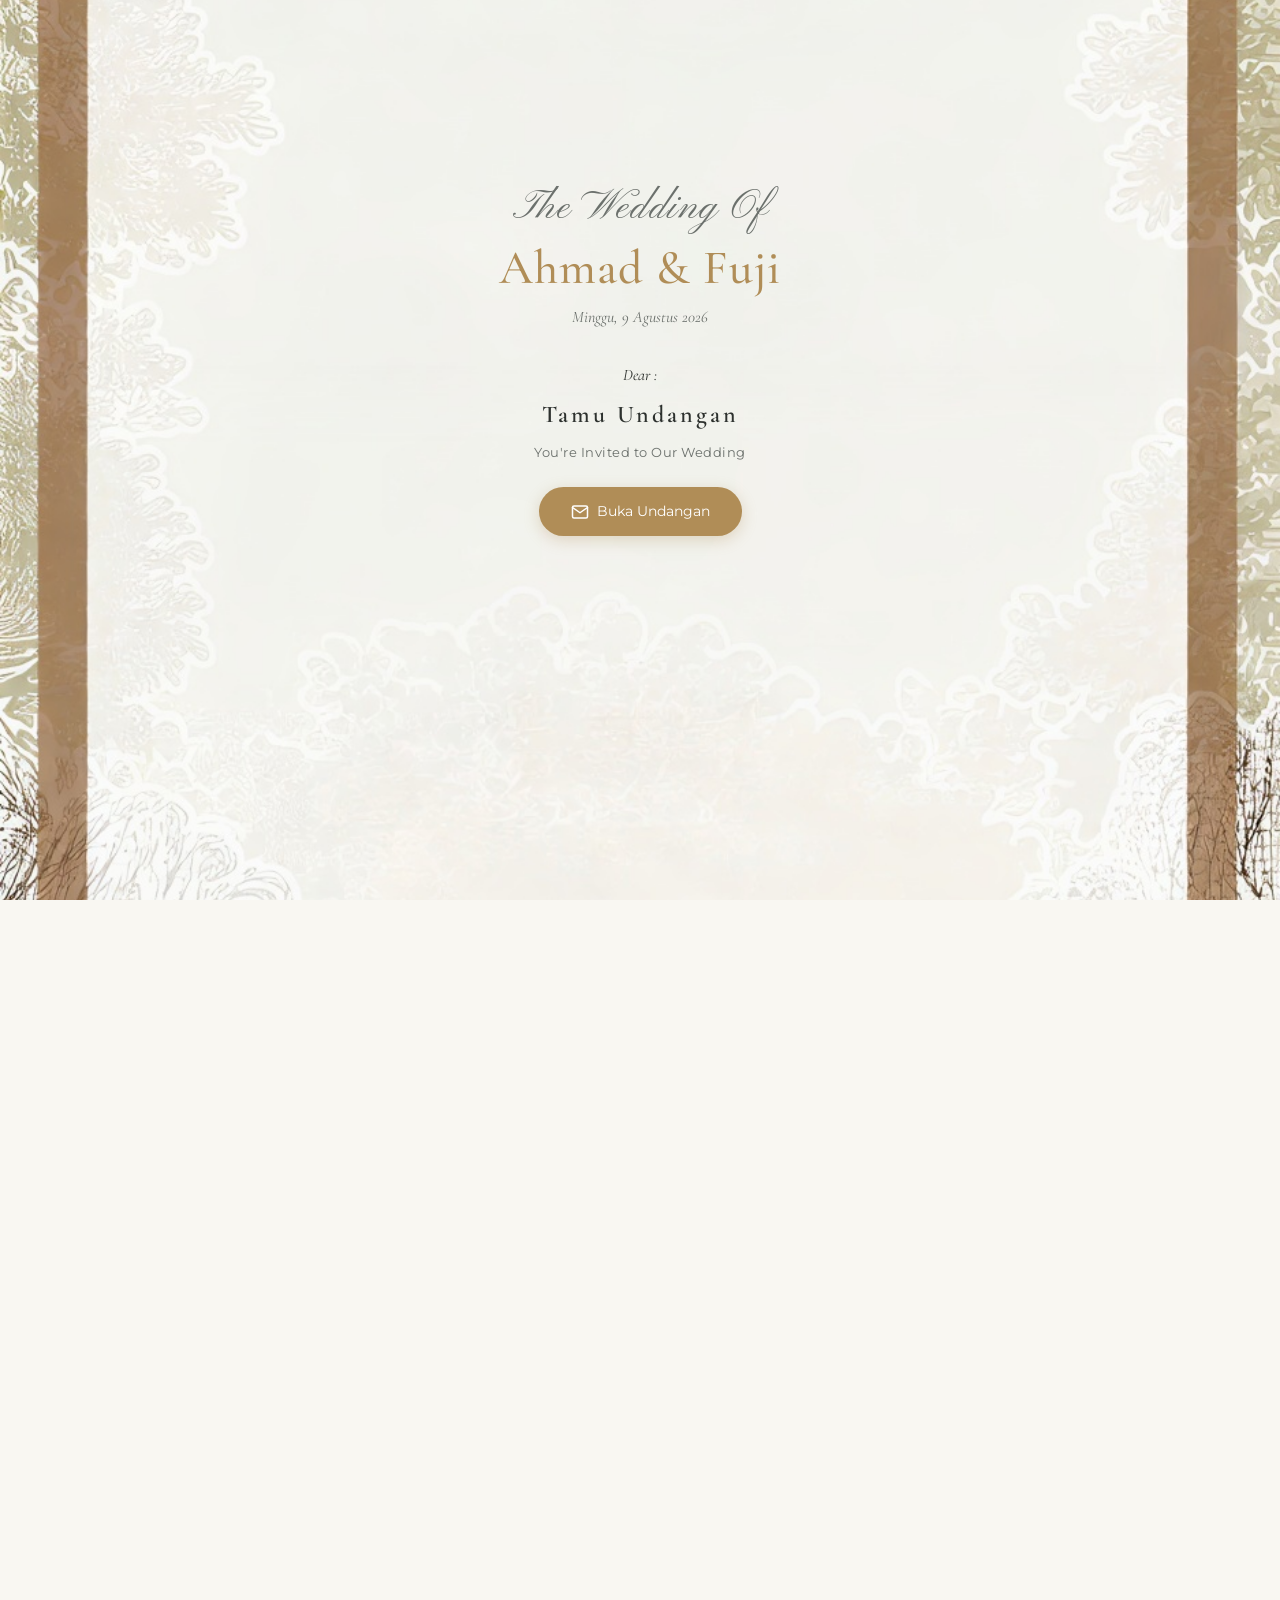
==== index.html @ 216b2c42 "update ig" ====
<!DOCTYPE html>
<html lang="id">
<head>
    <meta charset="UTF-8">
    <meta name="viewport" content="width=device-width, initial-scale=1.0, maximum-scale=5.0, viewport-fit=cover" />
    <meta name="theme-color" content="#B08D57" />
    
    <!-- SEO Meta Tags -->
    <title>Undangan Pernikahan: Reza & Anjar</title>
    <meta name="description" content="Turut berbahagia dan mengundang Anda untuk hadir di hari bahagia pernikahan Ahmad & Fuji.">
    <meta name="keywords" content="undangan pernikahan, wedding invitation, ahmad dan fuji, undangan digital, wedding website">
    <link rel="canonical" href="https://website-kamu.com/" /> <!-- Ganti dengan URL asli nanti -->
    
    <!-- Open Graph / WhatsApp Preview -->
    <meta property="og:type" content="website">
    <meta property="og:url" content="https://website-kamu.com/">
    <meta property="og:title" content="The Wedding of Ahmad & Fuji">
    <meta property="og:description" content="Turut berbahagia dan mengundang Anda untuk hadir di hari bahagia kami.">
    <meta property="og:image" content="https://website-kamu.com/assets/images/og-cover.jpg"> 

    <!-- PWA / Apple Mobile Web App Tags -->
    <link rel="manifest" href="manifest.json">
    <meta name="apple-mobile-web-app-capable" content="yes">
    <meta name="apple-mobile-web-app-status-bar-style" content="default">
    <meta name="apple-mobile-web-app-title" content="Ahmad & Fuji">
    <link rel="apple-touch-icon" href="assets/icons/icon-192.png">

    <!-- Fonts Preconnect (Optimasi Performa) -->
    <link rel="preconnect" href="https://fonts.googleapis.com">
    <link rel="preconnect" href="https://fonts.gstatic.com" crossorigin>
    <link href="https://fonts.googleapis.com/css2?family=Cormorant+Garamond:ital,wght@0,400;0,500;0,600;1,400&family=Montserrat:wght@300;400;500;600&family=Pinyon+Script&display=swap" rel="stylesheet">

    <!-- CSS Architecture -->
    <link rel="stylesheet" href="css/base.css">
    <link rel="stylesheet" href="css/layout.css">
    <link rel="stylesheet" href="css/components.css">
    <link rel="stylesheet" href="css/sections.css">
    
    <!-- Favicon -->
    <link rel="icon" type="image/svg+xml" href="assets/icons/favicon.svg">
</head>
<body class="no-scroll"> <!-- Kunci scroll di awal -->

    <!-- Audio Background (Disembunyikan) -->
    <audio id="bg-music" src="assets/audio/bgm.mp3" loop preload="metadata"></audio>

    <!-- 1. Loading Screen -->
    <div id="loading-screen">
        <div class="loader-spinner"></div>
        <p style="margin-top: 1rem; color: var(--color-text-secondary); font-size: var(--fs-small);">Memuat Undangan...</p>
    </div>

    <!-- 2. Opening Cover -->
        <!-- 2. Opening Cover (Gaya Terang & Elegan) -->
    <div id="opening-cover">
        <div class="cover-content">
            <p class="font-script">The Wedding Of</p>
            <h2>Ahmad & Fuji</h2>
            <p class="cover-date">Minggu, 9 Agustus 2026</p>
            
            <div class="guest-wrapper">
                <p class="dear-label">Dear :</p>
                <span class="guest-name" id="guest-name">Nama Tamu</span>
                <p class="guest-subtitle">You're Invited to Our Wedding</p>
            </div>

            <button id="btn-open-invitation" class="btn-open">
                <svg width="18" height="18" viewBox="0 0 24 24" fill="none" stroke="currentColor" stroke-width="2" stroke-linecap="round" stroke-linejoin="round"><path d="M4 4h16c1.1 0 2 .9 2 2v12c0 1.1-.9 2-2 2H4c-1.1 0-2-.9-2-2V6c0-1.1.9-2 2-2z"></path><polyline points="22,6 12,13 2,6"></polyline></svg>
                Buka Undangan
            </button>
        </div>
    </div>

    <!-- Main Content -->
    <main id="main-content" style="opacity: 0;">
        
                <!-- ===== HERO SECTION ===== -->
        <section id="hero" class="hero-section">
            <div class="hero-bg" id="hero-bg"></div>
            <div class="hero-content">
                <p class="font-script">The Wedding of</p>
                <h1>Ahmad & Fuji</h1>
                <div class="hero-date">Minggu, 9 Agustus 2026</div>
            </div>
        </section>

                <!-- ===== COUNTDOWN / SAVE THE DATE ===== -->
        <section id="save-the-date" class="countdown-section">
            <div class="container">
                <!-- Heading disembunyikan visual, tapi tetap ada untuk SEO -->
                <h2 class="sr-only">Hitung Mundur Menuju Pernikahan</h2>

                <div class="countdown-oval reveal">
                    <img src="assets/images/couple/couple.webp" alt="Fuji & Ahmad" class="countdown-photo" loading="lazy">

                    <div class="countdown-wrapper" id="countdown">
                        <div class="countdown-card">
                            <div class="countdown-number" id="days">00</div>
                            <div class="countdown-label">Hari</div>
                        </div>
                        <div class="countdown-card">
                            <div class="countdown-number" id="hours">00</div>
                            <div class="countdown-label">Jam</div>
                        </div>
                        <div class="countdown-card">
                            <div class="countdown-number" id="minutes">00</div>
                            <div class="countdown-label">Menit</div>
                        </div>
                        <div class="countdown-card">
                            <div class="countdown-number" id="seconds">00</div>
                            <div class="countdown-label">Detik</div>
                        </div>
                    </div>

                    <button class="btn btn-calendar" id="btn-save-calendar">
                        <svg width="14" height="14" viewBox="0 0 24 24" fill="none" stroke="currentColor" stroke-width="2" stroke-linecap="round" stroke-linejoin="round"><rect x="3" y="4" width="18" height="18" rx="2" ry="2"></rect><line x1="16" y1="2" x2="16" y2="6"></line><line x1="8" y1="2" x2="8" y2="6"></line><line x1="3" y1="10" x2="21" y2="10"></line><path d="M9 16l2 2 4-4"></path></svg>
                        Simpan di Kalender
                    </button>

                    <blockquote class="wedding-verse">
                        "Dan di antara tanda-tanda (kebesaran)-Nya ialah Dia menciptakan pasangan-pasangan untukmu dari jenismu sendiri, agar kamu cenderung dan merasa tenteram kepadanya, dan Dia menjadikan di antaramu rasa kasih dan sayang. Sungguh, pada yang demikian itu benar-benar terdapat tanda-tanda (kebesaran Allah) bagi kaum yang berpikir."
                        <cite>QS Ar Rum : 21</cite>
                    </blockquote>
                </div>
            </div>
        </section>
                <!-- ===== PROFIL MEMPELAI ===== -->
        <section id="couple" class="couple-section">
            <div class="container">
                <div class="couple-oval reveal">
                    <div class="couple-intro">
                        <p>Maha Suci Allah yang telah menciptakan makhluk-Nya berpasang-pasangan. Dengan memohon rahmat dan ridho-Nya, kami mengundang Bapak/Ibu/Saudara/i pada pernikahan kami:</p>
                    </div>

                    <div class="couple-wrapper">
                        <!-- Mempelai Pria -->
                        <div class="couple-card">
                            <div class="couple-photo-wrapper">
                                <img src="assets/images/couple/groom.webp" alt="Reza Mahendra Putra" class="couple-photo" loading="lazy">
                            </div>
                            <h3 class="couple-name">Ahmad Kurniawan Dwi Alfiansyah</h3>
                            <p class="couple-parents">
                                Putra kedua dari <br>
                                bp. Sukadi dan <br>
                                ibu Wigiastutikningsih
                            </p>
                            <a href="https://instagram.com/ahmdddkur" target="_blank" rel="noopener noreferrer" class="couple-instagram">
                                <svg width="16" height="16" viewBox="0 0 24 24" fill="none" stroke="currentColor" stroke-width="2" stroke-linecap="round" stroke-linejoin="round"><rect x="2" y="2" width="20" height="20" rx="5" ry="5"></rect><path d="M16 11.37A4 4 0 1 1 12.63 8 4 4 0 0 1 16 11.37z"></path><line x1="17.5" y1="6.5" x2="17.51" y2="6.5"></line></svg>
                                
                            </a>
                        </div>

                            <h2 class="textdan" >&</h2

                        <!-- Mempelai Wanita -->
                        <div class="couple-card">
                            <div class="couple-photo-wrapper">
                                <img src="assets/images/couple/bride.webp" alt="Anjar Wulandari" class="couple-photo" loading="lazy">
                            </div>
                            <h3 class="couple-name">Fuji Indarti</h3>
                            <p class="couple-parents">
                                Putri pertama dari <br>
                                bp. Surat dan <br>
                                ibu Karmini
                            </p>
                            <a href="https://instagram.com/fujiind99" target="_blank" rel="noopener noreferrer" class="couple-instagram">
                                <svg width="16" height="16" viewBox="0 0 24 24" fill="none" stroke="currentColor" stroke-width="2" stroke-linecap="round" stroke-linejoin="round"><rect x="2" y="2" width="20" height="20" rx="5" ry="5"></rect><path d="M16 11.37A4 4 0 1 1 12.63 8 4 4 0 0 1 16 11.37z"></path><line x1="17.5" y1="6.5" x2="17.51" y2="6.5"></line></svg>
                                
                            </a>
                        </div>
                    </div>
                </div>
            </div>
        </section>

                <!-- ===== LOVE STORY TIMELINE ===== -->
        <section id="love-story" class="timeline-section">
            <div class="container">
                <div class="story-box reveal">
                    <p class="section-subtitle">Our Journey</p>
                    <h2>Love Story</h2>

                    <div class="timeline" id="timeline-container">
                        <!-- Timeline items akan di-generate otomatis oleh JavaScript -->
                    </div>
                </div>
            </div>
        </section>

                <!-- ===== DETAIL ACARA (AKAD & RESEPSI) ===== -->
        <section id="events" class="event-section">
            <div class="container">
                <div class="event-heading reveal">
                    <p class="section-subtitle">Waktu & Tempat</p>
                    <h2>Detail Acara</h2>
                </div>

                <div class="event-ovals">
                    <!-- OVAL 1: AKAD NIKAH -->
                    <div class="event-oval reveal delay-1">
                        <div class="event-icon">
                            <svg width="22" height="22" viewBox="0 0 24 24" fill="none" stroke="currentColor" stroke-width="2" stroke-linecap="round" stroke-linejoin="round"><path d="M20.84 4.61a5.5 5.5 0 0 0-7.78 0L12 5.67l-1.06-1.06a5.5 5.5 0 0 0-7.78 7.78l1.06 1.06L12 21.23l7.78-7.78 1.06-1.06a5.5 5.5 0 0 0 0-7.78z"></path></svg>
                        </div>
                        <h3 class="event-title">Akad Nikah</h3>

                        <div class="event-detail">
                            <svg width="16" height="16" viewBox="0 0 24 24" fill="none" stroke="currentColor" stroke-width="2" stroke-linecap="round" stroke-linejoin="round"><rect x="3" y="4" width="18" height="18" rx="2" ry="2"></rect><line x1="16" y1="2" x2="16" y2="6"></line><line x1="8" y1="2" x2="8" y2="6"></line><line x1="3" y1="10" x2="21" y2="10"></line></svg>
                            <div class="event-detail-text">
                                <strong>Sabtu, 8 Agustus 2026</strong>
                                09.00-selesai
                            </div>
                        </div>

                        <div class="event-detail">
                            <svg width="16" height="16" viewBox="0 0 24 24" fill="none" stroke="currentColor" stroke-width="2" stroke-linecap="round" stroke-linejoin="round"><path d="M21 10c0 7-9 13-9 13s-9-6-9-13a9 9 0 0 1 18 0z"></path><circle cx="12" cy="10" r="3"></circle></svg>
                            <div class="event-detail-text">
                                <strong>Rumah mempelai wanita</strong>
                                Jaten rt 02 rw 09 Wonokerto, Wonogiri
                            </div>
                        </div>

                        <div class="event-map">
                            <iframe 
                                src="https://www.google.com/maps/embed?pb=!1m17!1m12!1m3!1d3953.329371623084!2d110.93990707500468!3d-7.754847992264086!2m3!1f0!2f0!3f0!3m2!1i1024!2i768!4f13.1!3m2!1m1!2zN8KwNDUnMTcuNSJTIDExMMKwNTYnMzIuOSJF!5e0!3m2!1sid!2sid!4v1784634372315!5m2!1sid!2sid"
                                allowfullscreen="" 
                                loading="lazy" 
                                referrerpolicy="no-referrer-when-downgrade"
                                title="Lokasi Akad Nikah">
                            </iframe>
                        </div>

                        <a href="https://maps.app.goo.gl/6GsWyw9nUihKBJcr5" target="_blank" rel="noopener noreferrer" class="btn btn-maps">
                            <svg width="14" height="14" viewBox="0 0 24 24" fill="none" stroke="currentColor" stroke-width="2" stroke-linecap="round" stroke-linejoin="round"><path d="M21 10c0 7-9 13-9 13s-9-6-9-13a9 9 0 0 1 18 0z"></path><circle cx="12" cy="10" r="3"></circle></svg>
                            Buka di Maps
                        </a>
                    </div>

                    <!-- OVAL 2: RESEPSI -->
                    <div class="event-oval reveal delay-2">
                        <div class="event-icon">
                            <svg width="22" height="22" viewBox="0 0 24 24" fill="none" stroke="currentColor" stroke-width="2" stroke-linecap="round" stroke-linejoin="round"><path d="M17 21v-2a4 4 0 0 0-4-4H5a4 4 0 0 0-4 4v2"></path><circle cx="9" cy="7" r="4"></circle><path d="M23 21v-2a4 4 0 0 0-3-3.87"></path><path d="M16 3.13a4 4 0 0 1 0 7.75"></path></svg>
                        </div>
                        <h3 class="event-title">Resepsi Pernikahan</h3>

                        <div class="event-detail">
                            <svg width="16" height="16" viewBox="0 0 24 24" fill="none" stroke="currentColor" stroke-width="2" stroke-linecap="round" stroke-linejoin="round"><rect x="3" y="4" width="18" height="18" rx="2" ry="2"></rect><line x1="16" y1="2" x2="16" y2="6"></line><line x1="8" y1="2" x2="8" y2="6"></line><line x1="3" y1="10" x2="21" y2="10"></line></svg>
                            <div class="event-detail-text">
                                <strong>Minggu, 9Agustus 2026</strong>
                                12.00 - Selesai
                            </div>
                        </div>

                        <div class="event-detail">
                            <svg width="16" height="16" viewBox="0 0 24 24" fill="none" stroke="currentColor" stroke-width="2" stroke-linecap="round" stroke-linejoin="round"><path d="M21 10c0 7-9 13-9 13s-9-6-9-13a9 9 0 0 1 18 0z"></path><circle cx="12" cy="10" r="3"></circle></svg>
                            <div class="event-detail-text">
                                <strong>Rumah mempelai pria</strong>
                                Nanggulan rt3/2 Kedungsono, Bulu, Sukoharjo
                            </div>
                        </div>

                        <div class="event-map">
                            <iframe 
                                src="https://www.google.com/maps/embed?pb=!1m17!1m12!1m3!1d3952.9713268192663!2d110.8482551750051!3d-7.792860492227121!2m3!1f0!2f0!3f0!3m2!1i1024!2i768!4f13.1!3m2!1m1!2zN8KwNDcnMzQuMyJTIDExMMKwNTEnMDMuMCJF!5e0!3m2!1sid!2sid!4v1784634516368!5m2!1sid!2sid"
                                allowfullscreen="" 
                                loading="lazy" 
                                referrerpolicy="no-referrer-when-downgrade"
                                title="Lokasi Resepsi">
                            </iframe>
                        </div>

                        <a href="https://maps.app.goo.gl/ur115izms428gkLc8" target="_blank" rel="noopener noreferrer" class="btn btn-maps">
                            <svg width="14" height="14" viewBox="0 0 24 24" fill="none" stroke="currentColor" stroke-width="2" stroke-linecap="round" stroke-linejoin="round"><path d="M21 10c0 7-9 13-9 13s-9-6-9-13a9 9 0 0 1 18 0z"></path><circle cx="12" cy="10" r="3"></circle></svg>
                            Buka di Maps
                        </a>
                    </div>
                </div>
            </div>
        </section>

                <!-- ===== GALLERY SECTION ===== -->
        <section id="gallery" class="gallery-section">
            <div class="container">
                <div class="gallery-heading reveal">
                    <p class="section-subtitle">Our Moments</p>
                    <h2>Galeri Foto</h2>
                </div>

                <div class="gallery-grid reveal delay-1">
                    <!-- Baris 1: 3 foto -->
                    <div class="gallery-item" data-index="0"><img src="assets/images/gallery/1.webp" alt="Gallery 1" loading="lazy"></div>
                    <div class="gallery-item" data-index="1"><img src="assets/images/gallery/2.webp" alt="Gallery 2" loading="lazy"></div>
                    <div class="gallery-item" data-index="2"><img src="assets/images/gallery/3.webp" alt="Gallery 3" loading="lazy"></div>
                    
                    <!-- Baris 2: 1 foto kecil + 1 foto besar -->
                    <div class="gallery-item" data-index="3"><img src="assets/images/gallery/4.webp" alt="Gallery 4" loading="lazy"></div>
                    <div class="gallery-item" data-index="4"><img src="assets/images/gallery/5.webp" alt="Gallery 5" loading="lazy"></div>
                    
                    <!-- Baris 3: 3 foto -->
                    <div class="gallery-item" data-index="5"><img src="assets/images/gallery/6.webp" alt="Gallery 6" loading="lazy"></div>
                    <div class="gallery-item" data-index="6"><img src="assets/images/gallery/7.webp" alt="Gallery 7" loading="lazy"></div>
                    <div class="gallery-item" data-index="7"><img src="assets/images/gallery/8.webp" alt="Gallery 8" loading="lazy"></div>
                    
                    <!-- Baris 4: 2 foto -->
                    <div class="gallery-item" data-index="8"><img src="assets/images/gallery/9.webp" alt="Gallery 9" loading="lazy"></div>
                    <div class="gallery-item" data-index="9"><img src="assets/images/gallery/10.webp" alt="Gallery 10" loading="lazy"></div>
                </div>
            </div>
        </section>

                <!-- ===== GIFT / WEDDING GIFT ===== -->
        <section id="gift" class="gift-section">
            <div class="container">
                <div class="gift-heading reveal">
                    <p class="section-subtitle">Wedding Gift</p>
                    <h2>Kirim Hadiah</h2>
                    <p class="gift-intro">Kehadiran Anda adalah hadiah itu sendiri. Tetapi jika Anda ingin memberi kami sesuatu yang lain, silakan ketuk tombol di bawah ini untuk informasi lebih lanjut</p>
                    
                    <button class="btn btn-gift-trigger" id="btn-gift-trigger">
                        <svg width="20" height="20" viewBox="0 0 24 24" fill="none" stroke="currentColor" stroke-width="2" stroke-linecap="round" stroke-linejoin="round"><path d="M20 12v6a2 2 0 0 1-2 2H6a2 2 0 0 1-2-2v-6"></path><polyline points="12 2 12 12"></polyline><path d="M12 12L4 8"></path><path d="M12 12l8-4"></path></svg>
                        Kirim Gift
                    </button>
                </div>

                <!-- Konten yang di-reveal -->
                <div class="gift-reveal" id="gift-reveal">
                    <!-- Kartu Alamat -->
                    <div class="gift-card reveal">
                        <h3 class="gift-address-name" id="gift-address-name">Fuji Indarti</h3>
                        <p class="gift-address-text" id="gift-address-text">Jaten rt 02 rw 09 Wonokerto, kec. Wonogiri, kab. Wonogiri, Jawa Tengah. Kode pos 57612</p>
                        <button class="btn btn-copy-gift btn-copy-address" data-target="gift-address-text">
                            <svg width="16" height="16" viewBox="0 0 24 24" fill="none" stroke="currentColor" stroke-width="2" stroke-linecap="round" stroke-linejoin="round"><rect x="9" y="9" width="13" height="13" rx="2" ry="2"></rect><path d="M5 15H4a2 2 0 0 1-2-2V4a2 2 0 0 1 2-2h9a2 2 0 0 1 2 2v1"></path></svg>
                            Salin Alamat
                        </button>
                    </div>

                    <!-- Kartu Rekening -->
                    <div class="gift-card reveal">
                        <img src="assets/images/hero/bca.webp" alt="BCA" class="gift-bank-logo" id="gift-bank-logo">
                        <h3 class="gift-bank-name" id="gift-bank-name">Fuji Indarti</h3>
                        <p class="gift-bank-number" id="gift-bank-number">0154301051</p>
                        <button class="btn btn-copy-gift btn-copy-rekening" data-target="gift-bank-number">
                            <svg width="16" height="16" viewBox="0 0 24 24" fill="none" stroke="currentColor" stroke-width="2" stroke-linecap="round" stroke-linejoin="round"><rect x="9" y="9" width="13" height="13" rx="2" ry="2"></rect><path d="M5 15H4a2 2 0 0 1-2-2V4a2 2 0 0 1 2-2h9a2 2 0 0 1 2 2v1"></path></svg>
                            Salin Rekening
                        </button>
                    </div>
                </div>
            </div>
        </section>


        
        
                <!-- ===== RSVP & GUESTBOOK ===== -->
        <section id="rsvp" class="rsvp-section">
            <div class="container">
                <div class="rsvp-oval reveal">
                    <div class="rsvp-heading">
                        <p class="section-subtitle">Kirim Ucapan</p>
                        <h2>Buku Tamu</h2>
                    </div>

                    <form class="rsvp-form" id="rsvp-form">
                        <div class="form-group">
                            <label for="guest-name-input">Nama Lengkap</label>
                            <input type="text" id="guest-name-input" class="form-control" placeholder="Masukkan nama Anda" required>
                        </div>
                        
                        <div class="form-group">
                            <label>Konfirmasi Kehadiran</label>
                            <div class="radio-group">
                                <label class="radio-item">
                                    <input type="radio" name="attendance" value="Hadir" checked> Hadir
                                </label>
                                <label class="radio-item">
                                    <input type="radio" name="attendance" value="Tidak Hadir"> Tidak Hadir
                                </label>
                            </div>
                        </div>

                        <div class="form-group">
                            <label for="guest-message">Ucapan & Doa</label>
                            <textarea id="guest-message" class="form-control" placeholder="Tulis doa dan ucapan terbaik Anda..." required></textarea>
                        </div>

                        <button type="submit" class="btn btn-primary">Kirim Ucapan</button>
                    </form>

                    
                </div>
            </div>
        </section>

                <!-- ===== THANK YOU / PENUTUP ===== -->
        <section id="thank-you" class="thank-you-section">
            <div class="container">
                <div class="thank-you-oval reveal">
                    <div class="thank-you-text">
                        <p class="thank-you-subtitle">Kami Yang berbahagia</p>
                        <h2 class="thank-you-names">Ahmad & Fuji</h2>
                        <p class="thank-you-message">Atas kehadiran dan doa restunya kami ucapkan terima kasih</p>
                    </div>

                    <div class="thank-you-photo-wrapper">
                        <img src="assets/images/couple/thanks-you.webp" alt="Fuji & Ahmad" class="thank-you-photo">
                    </div>
                </div>
            </div>
        </section>

        <!-- Toast Notification Element -->
        <div class="toast" id="toast">Pesan Berhasil Disalin!</div>
        
                <!-- ===== FOOTER / WATERMARK ===== -->
        <footer class="site-footer">
            <div class="container">
                <p class="footer-watermark">
                    Crafted by <strong>Ilham</strong>
                </p>
                
                <div class="footer-socials">
                    <!-- Instagram -->
                    <a href="https://instagram.com/17obie_" target="_blank" rel="noopener noreferrer" class="footer-social-link" aria-label="Instagram">
                        <svg viewBox="0 0 24 24" fill="none" stroke="currentColor" stroke-width="2" stroke-linecap="round" stroke-linejoin="round">
                            <rect x="2" y="2" width="20" height="20" rx="5" ry="5"></rect>
                            <path d="M16 11.37A4 4 0 1 1 12.63 8 4 4 0 0 1 16 11.37z"></path>
                            <line x1="17.5" y1="6.5" x2="17.51" y2="6.5"></line>
                        </svg>
                    </a>
                    
                    <!-- WhatsApp -->
                    <a href="https://wa.me/6283840719515" target="_blank" rel="noopener noreferrer" class="footer-social-link" aria-label="WhatsApp">
                        <svg viewBox="0 0 24 24" fill="currentColor">
                            <path d="M17.472 14.382c-.297-.149-1.758-.867-2.03-.967-.273-.099-.471-.148-.67.15-.197.297-.767.966-.94 1.164-.173.199-.347.223-.644.075-.297-.15-1.255-.463-2.39-1.475-.883-.788-1.48-1.761-1.653-2.059-.173-.297-.018-.458.13-.606.134-.133.298-.347.446-.52.149-.174.198-.298.298-.497.099-.198.05-.371-.025-.52-.075-.149-.669-1.612-.916-2.207-.242-.579-.487-.5-.669-.51-.173-.008-.371-.01-.57-.01-.198 0-.52.074-.792.372-.272.297-1.04 1.016-1.04 2.479 0 1.462 1.065 2.875 1.213 3.074.149.198 2.096 3.2 5.077 4.487.709.306 1.262.489 1.694.625.712.227 1.36.195 1.871.118.571-.085 1.758-.719 2.006-1.413.248-.694.248-1.289.173-1.413-.074-.124-.272-.198-.57-.347m-5.421 7.403h-.004a9.87 9.87 0 01-5.031-1.378l-.361-.214-3.741.982.998-3.648-.235-.374a9.86 9.86 0 01-1.51-5.26c.001-5.45 4.436-9.884 9.888-9.884 2.64 0 5.122 1.03 6.988 2.898a9.825 9.825 0 012.893 6.994c-.003 5.45-4.437 9.884-9.885 9.884m8.413-18.297A11.815 11.815 0 0012.05 0C5.495 0 .16 5.335.157 11.892c0 2.096.547 4.142 1.588 5.945L.057 24l6.305-1.654a11.882 11.882 0 005.683 1.448h.005c6.554 0 11.89-5.335 11.893-11.893a11.821 11.821 0 00-3.48-8.413Z"/>
                        </svg>
                    </a>
                </div>
                
                <p class="footer-credit">
                    © 2026 Wedding Invitation. All rights reserved.
                </p>
            </div>
        </footer>
    </main>

    <!-- ===== LIGHTBOX MODAL ===== -->
    <div class="lightbox" id="lightbox">
        <button class="lightbox-btn lightbox-close" id="lightbox-close" aria-label="Close">
            <svg width="24" height="24" viewBox="0 0 24 24" fill="none" stroke="currentColor" stroke-width="2" stroke-linecap="round" stroke-linejoin="round"><line x1="18" y1="6" x2="6" y2="18"></line><line x1="6" y1="6" x2="18" y2="18"></line></svg>
        </button>
        <button class="lightbox-btn lightbox-prev" id="lightbox-prev" aria-label="Previous">
            <svg width="24" height="24" viewBox="0 0 24 24" fill="none" stroke="currentColor" stroke-width="2" stroke-linecap="round" stroke-linejoin="round"><polyline points="15 18 9 12 15 6"></polyline></svg>
        </button>
        <button class="lightbox-btn lightbox-next" id="lightbox-next" aria-label="Next">
            <svg width="24" height="24" viewBox="0 0 24 24" fill="none" stroke="currentColor" stroke-width="2" stroke-linecap="round" stroke-linejoin="round"><polyline points="9 18 15 12 9 6"></polyline></svg>
        </button>
        <div class="lightbox-content">
            <img src="" alt="Lightbox Image" id="lightbox-img">
        </div>
    </div>

    <!-- ===== FLOATING MUSIC BUTTON ===== -->
    <button class="music-toggle" id="music-toggle" aria-label="Toggle Music">
        <!-- Icon Play (Default) -->
        <svg class="icon-play" width="20" height="20" viewBox="0 0 24 24" fill="currentColor"><path d="M8 5v14l11-7z"></path></svg>
        <!-- Icon Pause (Hidden Default) -->
        <svg class="icon-pause" width="20" height="20" viewBox="0 0 24 24" fill="currentColor" style="display:none;"><path d="M6 19h4V5H6v14zm8-14v14h4V5h-4z"></path></svg>
    </button>

    <!-- ===== BOTTOM NAVIGATION ===== -->
    <nav class="bottom-nav" id="bottom-nav">
        <a href="#hero" class="nav-item active" data-target="hero">
            <svg viewBox="0 0 24 24" fill="none" stroke="currentColor" stroke-width="2" stroke-linecap="round" stroke-linejoin="round"><path d="M3 9l9-7 9 7v11a2 2 0 0 1-2 2H5a2 2 0 0 1-2-2z"></path><polyline points="9 22 9 12 15 12 15 22"></polyline></svg>
            <span>Home</span>
        </a>
        <a href="#couple" class="nav-item" data-target="couple">
            <svg viewBox="0 0 24 24" fill="none" stroke="currentColor" stroke-width="2" stroke-linecap="round" stroke-linejoin="round"><path d="M20 21v-2a4 4 0 0 0-4-4H8a4 4 0 0 0-4 4v2"></path><circle cx="12" cy="7" r="4"></circle></svg>
            <span>Mempelai</span>
        </a>
        <a href="#events" class="nav-item" data-target="events">
            <svg viewBox="0 0 24 24" fill="none" stroke="currentColor" stroke-width="2" stroke-linecap="round" stroke-linejoin="round"><rect x="3" y="4" width="18" height="18" rx="2" ry="2"></rect><line x1="16" y1="2" x2="16" y2="6"></line><line x1="8" y1="2" x2="8" y2="6"></line><line x1="3" y1="10" x2="21" y2="10"></line></svg>
            <span>Acara</span>
        </a>
        <a href="#gallery" class="nav-item" data-target="gallery">
            <svg viewBox="0 0 24 24" fill="none" stroke="currentColor" stroke-width="2" stroke-linecap="round" stroke-linejoin="round"><rect x="3" y="3" width="18" height="18" rx="2" ry="2"></rect><circle cx="8.5" cy="8.5" r="1.5"></circle><polyline points="21 15 16 10 5 21"></polyline></svg>
            <span>Galeri</span>
        </a>
    </nav>

    <!-- JavaScript -->
    <script type="module" src="js/main.js"></script>
</body>
</html>
---- css/base.css ----
/* =========================================
   1. CSS RESET & NORMALIZE
   ========================================= */
*, *::before, *::after {
    box-sizing: border-box;
    margin: 0;
    padding: 0;
}

html {
    scroll-behavior: smooth;
    -webkit-text-size-adjust: 100%;
}

body {
    font-family: var(--font-body);
    background-color: var(--color-bg-primary);
    color: var(--color-text-primary);
    line-height: 1.6;
    overflow-x: hidden; /* Mencegah scroll horizontal tidak sengaja */
    -webkit-font-smoothing: antialiased;
    -moz-osx-font-smoothing: grayscale;
    background-image: url('../assets/images/hero/body-bg.jpg'); /* ← taruh file motif globalmu di sini */
    background-size: cover;
    background-position: center;
    background-repeat: no-repeat;
    background-attachment: fixed;  
}

img, picture, video, canvas, svg {
    display: block;
    max-width: 100%;
}

input, button, textarea, select {
    font: inherit;
}

p, h1, h2, h3, h4, h5, h6 {
    overflow-wrap: break-word;
}

/* =========================================
   2. DESIGN SYSTEM (CSS VARIABLES)
   ========================================= */
:root {
    /* Color Palette - Elegant Cream & Gold */
    --color-bg-primary: #F9F7F2;      /* Warm Cream Background */
    --color-bg-secondary: #FFFFFF;    /* White for Cards */
    --color-bg-dark: #2D312E;         /* Deep Forest/Charcoal for Overlay */
    
    --color-text-primary: #2D312E;    /* Main Text */
    --color-text-secondary: #6B706C;  /* Muted Text */
    --color-text-light: #F9F7F2;      /* Text on Dark Background */
    
    --color-accent: #B08D57;          /* Champagne Gold */
    --color-accent-hover: #967543;    /* Darker Gold */
    --color-border: rgba(45, 49, 46, 0.1);

    /* Typography - Fluid Scale */
    --font-heading: 'Cormorant Garamond', serif;
    --font-body: 'Montserrat', sans-serif;
    --font-script: 'Pinyon Script', cursive;

    /* Fluid Font Sizes (Min, Preferred, Max) */
    --fs-h1: clamp(2.5rem, 5vw + 1rem, 4rem);
    --fs-h2: clamp(2rem, 4vw + 1rem, 3rem);
    --fs-h3: clamp(1.5rem, 2vw + 1rem, 2rem);
    --fs-body: clamp(0.95rem, 1vw + 0.5rem, 1.1rem);
    --fs-small: 0.875rem;

    /* Spacing & Layout */
    --spacing-xs: 0.5rem;
    --spacing-sm: 1rem;
    --spacing-md: 2rem;
    --spacing-lg: 4rem;
    --spacing-xl: 8rem;

    /* Border Radius */
    --radius-sm: 8px;
    --radius-md: 16px;
    --radius-lg: 24px;
    --radius-full: 9999px;

    /* Shadows (Soft & Elegant) */
    --shadow-soft: 0 4px 20px rgba(45, 49, 46, 0.05);
    --shadow-medium: 0 10px 30px rgba(45, 49, 46, 0.08);

    /* Transitions */
    --transition-fast: 0.2s ease-in-out;
    --transition-smooth: 0.4s cubic-bezier(0.25, 0.46, 0.45, 0.94);
}

/* =========================================
   3. GLOBAL TYPOGRAPHY
   ========================================= */
h1, h2, h3, h4 {
    font-family: var(--font-heading);
    font-weight: 500;
    color: var(--color-text-primary);
    line-height: 1.2;
}

h1 { font-size: var(--fs-h1); }
h2 { font-size: var(--fs-h2); margin-bottom: var(--spacing-sm); }
h3 { font-size: var(--fs-h3); }
p { font-size: var(--fs-body); color: var(--color-text-secondary); margin-bottom: var(--spacing-sm); }

.text-accent { color: var(--color-accent); }
.text-center { text-align: center; }
.font-script { font-family: var(--font-script); font-weight: 400; }
---- css/layout.css ----
/* =========================================
   LAYOUT & CONTAINERS
   ========================================= */
.container {
    width: 100%;
    max-width: 1200px;
    margin: 0 auto;
    padding: 0 var(--spacing-md);
}

/* Section Spacing - Mobile First */
section {
    padding: var(--spacing-lg) var(--spacing-md);
    position: relative;
}

/* Utility Classes */
.flex-center {
    display: flex;
    justify-content: center;
    align-items: center;
}

.hidden { display: none !important; }
---- css/components.css ----
/* =========================================
   COMPONENTS (Buttons, Glassmorphism)
   ========================================= */
.btn {
    display: inline-flex;
    align-items: center;
    justify-content: center;
    gap: 0.5rem;
    padding: 0.85rem 2rem;
    font-family: var(--font-body);
    font-size: var(--fs-small);
    font-weight: 500;
    text-transform: uppercase;
    letter-spacing: 1px;
    border: none;
    border-radius: var(--radius-full);
    cursor: pointer;
    transition: var(--transition-smooth);
    text-decoration: none;
}

.btn-primary {
    background-color: var(--color-accent);
    color: var(--color-text-light);
    box-shadow: 0 4px 15px rgba(176, 141, 87, 0.3);
}

.btn-primary:hover {
    background-color: var(--color-accent-hover);
    transform: translateY(-2px);
    box-shadow: 0 6px 20px rgba(176, 141, 87, 0.4);
}

/* Glassmorphism Utility untuk Navigasi Mengambang nanti */
.glass {
    background: rgba(255, 255, 255, 0.7);
    backdrop-filter: blur(10px);
    -webkit-backdrop-filter: blur(10px);
    border: 1px solid rgba(255, 255, 255, 0.3);
    box-shadow: var(--shadow-soft);
}
---- css/sections.css ----
/* =========================================
   1. LOADING SCREEN
   ========================================= */
#loading-screen {
    position: fixed;
    inset: 0;
    background-color: var(--color-bg-primary);
    z-index: 9999;
    display: flex;
    flex-direction: column;
    align-items: center;
    justify-content: center;
    transition: opacity 0.6s ease, visibility 0.6s ease;
}

#loading-screen.loaded {
    opacity: 0;
    visibility: hidden;
}

.loader-spinner {
    width: 40px;
    height: 40px;
    border: 3px solid var(--color-border);
    border-top-color: var(--color-accent);
    border-radius: 50%;
    animation: spin 1s linear infinite;
}

@keyframes spin {
    to { transform: rotate(360deg); }
}


/* =========================================
   2. OPENING COVER (Gaya Terang & Elegan)
   ========================================= */
body.no-scroll {
    overflow: hidden;
}

#opening-cover {
    position: fixed;
    inset: 0;
    height: 100vh;
    height: 100dvh;
    z-index: 9988;
    /* Background gambar TANPA overlay gelap - biarkan gambar terlihat jelas */
    background: url('../assets/images/hero/cover.jpg') center center / cover no-repeat;
    display: flex;
    align-items: center;
    justify-content: center;
    text-align: center;
    transition: transform 1s cubic-bezier(0.65, 0, 0.35, 1), opacity 0.8s ease;
}

#opening-cover.opened {
    transform: translateY(-100%);
    opacity: 0;
    pointer-events: none;
}

/* "The Wedding Of" - Kembali ke Font Script Romantis */
.cover-content .font-script {
    font-family: var(--font-script); /* Pinyon Script */
    font-size: 2.5rem; /* Ukuran lebih besar agar tulisan sambungnya jelas */
    font-weight: 400;
    letter-spacing: 1px;
    text-transform: none; /* Script font tidak perlu huruf kapital semua */
    color: var(--color-text-secondary);
    margin-bottom: 0.5rem;
    line-height: 1.2;
    margin-top: -20vh;
}

/* Nama Mempelai - Besar, Serif Elegan */
.cover-content h2 {
    font-family: var(--font-heading);
    font-size: clamp(2rem, 6vw, 3rem);
    font-weight: 500;
    color: var(--color-accent);
    margin-bottom: 0.5rem;
    letter-spacing: 1px;
    line-height: 1.2;
}

/* Tanggal */
.cover-date {
    font-family: var(--font-heading);
    font-size: 1rem;
    color: var(--color-text-secondary);
    margin-bottom: 2rem;
    font-style: italic;
}

/* "Dear:" Label */
.guest-wrapper {
    margin-bottom: 1.5rem;
}

.guest-wrapper .dear-label {
    font-family: var(--font-heading);
    font-size: 1rem;
    color: var(--color-text-primary);
    margin-bottom: 0.5rem;
    font-style: italic;
}

.guest-name {
    font-family: var(--font-heading);
    font-size: 1.5rem;
    font-weight: 600;
    color: var(--color-text-primary);
    letter-spacing: 3px; /* Efek spasi lebar seperti di referensi */
    display: block;
    margin-bottom: 0.5rem;
}

/* Subtitle "You're Invited to Our Wedding" */
.guest-subtitle {
    font-family: var(--font-body);
    font-size: 0.8rem;
    color: var(--color-text-secondary);
    letter-spacing: 0.5px;
}

/* Tombol Buka Undangan - Rounded, Brownish Gold */
.btn-open {
    animation: pulse 2s infinite;
    padding: 0.85rem 2rem;
    font-size: 0.85rem;
    background-color: var(--color-accent);
    color: #fff;
    border-radius: var(--radius-full);
    border: none;
    display: inline-flex;
    align-items: center;
    gap: 0.5rem;
    cursor: pointer;
    transition: var(--transition-smooth);
    box-shadow: 0 4px 15px rgba(176, 141, 87, 0.3);
}

.btn-open:hover {
    background-color: var(--color-accent-hover);
    transform: translateY(-2px);
    box-shadow: 0 6px 20px rgba(176, 141, 87, 0.4);
}

@keyframes pulse {
    0% { box-shadow: 0 0 0 0 rgba(176, 141, 87, 0.7); }
    70% { box-shadow: 0 0 0 12px rgba(176, 141, 87, 0); }
    100% { box-shadow: 0 0 0 0 rgba(176, 141, 87, 0); }
}


/* =========================================
   1. HERO SECTION (Konsep Frame Ornamen)
   ========================================= */
.hero-section {
    position: relative;
    height: 100vh;
    height: 100dvh;
    min-height: 600px;
    overflow: hidden;
    display: flex;
    align-items: center;
    justify-content: center;
    text-align: center;
    margin-bottom: 0%;
}

.hero-bg {
    position: absolute;
    top: 0;          /* Pas di section, tidak ada offset */
    left: 0;
    width: 100%;
    height: 100%;    /* Tinggi pas = 100% section, agar ikut scroll bersama */
    background-image: url('../assets/images/hero/hero-bg.jpg');
    background-size: cover;
    background-position: center;
    /* will-change: transform DIHAPUS karena tidak ada animasi parallax lagi (hemat GPU/baterai HP) */
    z-index: -1;
}

.hero-content {
    z-index: 2;
    padding: 2rem;
    max-width: 500px;
    /* Geser seluruh konten ke atas. Ubah nilai sesuai kebutuhan */
    margin-top: -20vh;
}

.hero-content .font-script {
    font-family: var(--font-script);
    font-size: 1.8rem;              /* Lebih kecil dari 2.5rem */
    font-weight: 400;
    letter-spacing: 1px;
    color: var(--color-text-secondary);
    margin-bottom: 0.25rem;
    line-height: 1.2;
    opacity: 0;
    animation: fadeInDown 1.2s ease forwards;
}

/* Nama Mempelai - Serif Besar, Warna Emas */
.hero-content h1 {
    font-family: var(--font-heading); /* Cormorant Garamond */
    font-size: clamp(1.6rem, 5vw, 2.4rem);   /* Lebih kecil lagi */
    font-weight: 500;
    color: var(--color-accent); /* Emas/Coklat */
    letter-spacing: 1px;
    margin-bottom: 1.5rem;
    line-height: 1.2;
    opacity: 0;
    animation: fadeInDown 1.2s ease 0.3s forwards;
}

/* Tanggal - Sans-serif, Uppercase, Tanpa Border */
.hero-date {
    font-family: var(--font-body); /* Montserrat */
    font-size: 0.65rem;
    font-weight: 500;
    letter-spacing: 3px;
    text-transform: uppercase;
    color: var(--color-text-secondary);
    /* HAPUS border-top dan border-bottom */
    display: inline-block;
    opacity: 0;
    animation: fadeInUp 1.2s ease 0.6s forwards;
}

/* =========================================
   2. COUNTDOWN / SAVE THE DATE (Gaya Oval)
   ========================================= */
.countdown-section {
    --color-brown: #A8824F;
    background: var(--color-brown);
    padding-top: 40px;
    padding-bottom: 40px;
    padding-left: 0%;
    padding-right: 0%;
    text-align: center;
    display: flex;
    /* Tambahkan margin-top untuk jaga space jika Hero tidak ada margin-bottom */
    
}

/* Kartu oval krem dengan border putih */
.countdown-oval {
    --oval-vr: 30%; /* Dari 30% → 15% (lebih panjang, kurang melengkung) */
    position: relative;
    overflow: hidden; 
    z-index: 2;
    background: url('../assets/images/hero/hero-bg.jpg') center/cover no-repeat;
    border: 4px solid #fff;
    border-radius: 50% / var(--oval-vr);
    max-width: 640px; 
    width: 100%;
    padding: clamp(2rem, 6vw, 3rem) clamp(1.5rem, 4vw, 2rem);
    margin: 0px auto;
    display: flex;
    flex-direction: column;
    align-items: center;
    gap: 1.5rem;
    box-shadow: 0 12px 40px rgba(0, 0, 0, 0.18);
}

.countdown-oval::before {
    content: '';
    position: absolute;
    inset: 0;
    background: rgba(249, 247, 242, 0.8);
    border-radius: inherit;
    z-index: 1; /* Di atas gambar, di bawah teks */
}

/* Foto mempelai bulat di atas */
.countdown-photo {
    width: clamp(200px, 60vw, 240px);
    height: clamp(150px, 45vw, 200px);
    object-fit: cover;
    border-radius: 40%;
    box-shadow: 0 10px 25px rgba(0, 0, 0, 0.25);
    z-index: 2;
}

/* 4 kotak countdown coklat */
.countdown-wrapper {
    display: grid;
    grid-template-columns: repeat(4, 1fr);
    gap: 0.6rem;
    width: 80%;
    max-width: 220px;
    z-index: 2;
}

.countdown-card {
    background: var(--color-brown);
    padding: 0.85rem 0.25rem;
    border-radius: var(--radius-sm);
    box-shadow: 0 4px 12px rgba(0, 0, 0, 0.12);
}

.countdown-number {
    font-family: var(--font-body);
    font-size: clamp(1.4rem, 5vw, 1.8rem);
    font-weight: 600;
    color: #fff;
    line-height: 1;
    margin-bottom: 0.25rem;
    text-shadow: 0 2px 4px rgba(0, 0, 0, 0.15);
}

.countdown-label {
    font-size: 0.7rem;
    text-transform: none;
    letter-spacing: 0.5px;
    color: rgba(255, 255, 255, 0.9);
}

.btn-calendar {
    background: var(--color-brown);
    color: #fff;
    border: 1px solid rgba(255,255,255,0.7);
    padding: 0.55rem 1.1rem;   /* lebih ringkas (dari 0.8rem 1.5rem) */
    font-size: 0.65rem;        /* huruf lebih kecil */
    letter-spacing: 1.5px;     /* spasi huruf dirapatkan agar proporsional */
    gap: 0.4rem;               /* jarak ikon–teks lebih rapat */
    z-index: 2;
}

.btn-calendar:hover {
    background: var(--color-accent-hover);
}

/* Ayat / Quote */
.wedding-verse {
    font-family: var(--font-heading);
    font-size: clamp(0.95rem, 3.5vw, 1.1rem);
    line-height: 1.7;
    color: var(--color-text-primary);
    max-width: 90%;
    margin: 0.5rem auto 0;
    text-shadow: 0 1px 2px rgba(0, 0, 0, 0.1);
    z-index: 2;
}

.wedding-verse cite {
    display: block;
    margin-top: 0.5rem;
    font-style: normal;
    font-size: 0.9em;
    color: var(--color-text-primary);
}

/* Utility: teks tersembunyi tapi terbaca oleh SEO & Screen Reader */
.sr-only {
    position: absolute;
    width: 1px; height: 1px;
    padding: 0; margin: -1px;
    overflow: hidden;
    clip: rect(0, 0, 0, 0);
    white-space: nowrap;
    border: 0;
}

/* =========================================
   3. SCROLL REVEAL ANIMATION (Intersection Observer)
   ========================================= */
.reveal {
    opacity: 0;
    transform: translateY(40px);
    transition: opacity 0.8s cubic-bezier(0.25, 0.46, 0.45, 0.94), 
                transform 0.8s cubic-bezier(0.25, 0.46, 0.45, 0.94);
}

.reveal.active {
    opacity: 1;
    transform: translateY(0);
}

/* Delay utility classes */
.delay-1 { transition-delay: 0.1s; }
.delay-2 { transition-delay: 0.2s; }
.delay-3 { transition-delay: 0.3s; }

/* =========================================
   4. KEYFRAMES
   ========================================= */
@keyframes fadeInDown {
    from { opacity: 0; transform: translateY(-20px); }
    to { opacity: 1; transform: translateY(0); }
}

@keyframes fadeInUp {
    from { opacity: 0; transform: translateY(20px); }
    to { opacity: 1; transform: translateY(0); }
}

.couple-section {
    padding: var(--spacing-xl) 1.5rem;
    text-align: center;
    padding-top: 10%;
    padding-bottom: 10%;
    margin-bottom: 0;
}
.couple-section .container { padding-left: 0; padding-right: 0; }

.couple-oval {
    --oval-vr: 15%;
    position: relative;
    color: #4f4a4500;
    overflow: hidden;
    border: 4px solid #A88;
    border-radius: 45% / var(--oval-vr);
    width: 100%;
    max-width: 480px;
    margin: 0 auto;
    margin-top: 0%;
    padding: clamp(3rem, 9vw, 4.5rem) clamp(1.75rem, 7vw, 3rem);
    display: flex;
    flex-direction: column;
    align-items: center;
    gap: 1.5rem;
    box-shadow: 0 12px 40px rgba(0,0,0,0.12);
}
/* Layer krem samar di atas gambar, di bawah teks */
.couple-oval::before {
    content: '';
    position: absolute;
    inset: 0;
    background: rgba(249, 247, 242, 0.80);
    border-radius: inherit;
    z-index: 1;
}
/* Semua konten wajib di atas layer krem */
.couple-oval > * { position: relative; z-index: 2; }

.couple-oval .section-subtitle {
    font-family: var(--font-script);
    font-size: 1.6rem;
    color: var(--color-accent);
    margin-bottom: 0;
    margin-top: 10px;
}
.couple-intro { max-width: 82%; margin: 0 auto; margin-top: 10px;}
.couple-intro p {
    font-size: var(--fs-small);
    color: #4f4a45;
    text-shadow: 0 1px 1px rgba(255,255,255,0.55);
}

.couple-wrapper {
    display: flex;
    flex-direction: column;      /* KEMBALI ke atas-bawah */
    align-items: center;
    gap: 0;                      /* Gap diatur oleh margin divider */
    width: 100%;
}

.couple-card {
    display: flex;
    flex-direction: column;
    align-items: center;
}

/* Foto OVAL VERTIKAL (portrait) */
.couple-photo-wrapper {
    position: relative;
    width: clamp(180px, 55%, 230px);
    aspect-ratio: 3 / 4;        /* tinggi > lebar → oval tegak */
    margin-bottom: 1rem;
}
.couple-photo-wrapper::before {
    content: '';
    position: absolute;
    inset: -6px;
    border: 2px solid var(--color-accent);
    border-radius: 50%;
    opacity: 0.4;
}
.couple-photo {
    width: 100%;
    height: 100%;
    object-fit: cover;
    border-radius: 50%;          /* + rasio 3/4 = ellipse vertikal */
    border: 4px solid #fff;
    box-shadow: 0 8px 20px rgba(0,0,0,0.2);
}

.couple-name {
    font-family: var(--font-heading);
    font-size: clamp(1.4rem, 5vw, 1.8rem);
    color: var(--color-accent);
    margin-bottom: 0.25rem;
}
.couple-parents {
    font-size: var(--fs-small);
    color: #4f4a45;
    line-height: 1.6;
    max-width: 240px;
    text-shadow: 0 1px 1px rgba(255,255,255,0.55);
}
.couple-instagram {
    display: inline-flex;
    align-items: center;
    gap: 0.4rem;
    margin-top: 0.2rem;
    color: var(--color-accent);
    text-decoration: none;
    font-size: var(--fs-small);
    font-weight: 500;
    transition: var(--transition-fast);
}
.couple-instagram:hover { color: var(--color-accent-hover); }
.textdan{
    font-family: var(--font-heading);
    color : var(--color-accent);
    font-size: 50px;
    margin: 30px;
}

/* =========================================
   6. LOVE STORY / TIMELINE (Story-box + Kartu + Ikon Kalender)
   ========================================= */
.timeline-section {
    --color-brown:rgba(255,255,255,0.95);;
    background: var(--color-brown);
    padding: 3%;
    text-align: center;
    margin-top: 0px;
    margin-bottom: 0px;
}
.timeline-section .container { padding-left: 0; padding-right: 0; }

/* === STORY-BOX: Kotak besar coklat dengan rounded corner === */
.story-box {
    position: relative;
    overflow: hidden;
    background: url('../assets/images/hero/hero-bg.jpg') center/cover no-repeat;
    border-radius: 40px;  /* Rounded corner besar seperti referensi */
    padding: clamp(2.5rem, 8vw, 4rem) 1.5rem clamp(3rem, 10vw, 5rem);
    max-width: 460px;
    margin: 0 auto;
    margin-top: 15%;
    margin-bottom: 15%;
    position: relative;
    box-shadow: 0 12px 40px rgba(0,0,0,0.18);
    border: 4px solid #A8824F;
}
.story-box::before {
    content: '';
    position: absolute;
    inset: 0;
    background: #b18757ed; /* 80% krem, 20% transparan */
    border-radius: inherit; /* Ikuti border-radius 40px */
    z-index: 1;
}

/* Pastikan semua konten (judul, timeline) berada di ATAS layer transparan */
.story-box > * {
    position: relative;
    z-index: 2;
}

/* Judul "Love Story" di dalam story-box (warna putih/cream) */
.story-box .section-subtitle {
    font-family: var(--font-script);
    font-size: 1.4rem;
    color: rgba(255,255,255,0.7);
    margin-bottom: 0.25rem;
}
.story-box h2 {
    font-family: var(--font-heading);
    font-size: clamp(2rem, 6vw, 2.8rem);
    color: #fff;
    font-weight: 400;
    margin-bottom: 2rem;
    letter-spacing: 1px;
}

/* === TIMELINE CONTAINER === */
.timeline {
    position: relative;
    display: flex;
    flex-direction: column;
    gap: 2rem;
    padding-left: 3.5rem; /* Ruang untuk ikon di kiri */
}

/* Garis vertikal putih yang TERUS TURUN (tidak berhenti di ikon) */
.timeline::before {
    content: '';
    position: absolute;
    left: 1.25rem; /* Tepat di tengah ikon (2.5rem / 2) */
    top: 0;
    bottom: 0;
    width: 2px;
    background: rgba(255, 255, 255, 0.7);
}

/* Setiap item */
.timeline-item {
    position: relative;
    display: flex;
    align-items: flex-start;
}

/* Ikon kalender di kiri (kotak putih kecil dengan ikon coklat) */
.timeline-icon {
    position: absolute;
    left: -3.5rem;
    top: 1.5rem; /* Sejajar dengan bagian atas kartu */
    width: 2.5rem;
    height: 2.5rem;
    background: #fff;
    border-radius: 10px;
    display: flex;
    align-items: center;
    justify-content: center;
    box-shadow: 0 4px 12px rgba(0,0,0,0.15);
    z-index: 2; /* Di atas garis */
}
.timeline-icon svg {
    width: 1.25rem;
    height: 1.25rem;
    color: var(--color-accent);
}

/* Kartu putih berisi cerita */
.timeline-card {
    background: #fff;
    border-radius: 16px;
    padding: 1.5rem;
    box-shadow: 0 4px 16px rgba(0,0,0,0.08);
    text-align: left;
    position: relative;
    width: 100%;
}

/* Panah kecil dari kartu ke ikon (seperti speech bubble) */
.timeline-card::before {
    content: '';
    position: absolute;
    left: -8px;
    top: 1.5rem; /* Sejajar dengan ikon */
    width: 0;
    height: 0;
    border-top: 8px solid transparent;
    border-bottom: 8px solid transparent;
    border-right: 8px solid #fff;
}

/* Tanggal (emas/coklat) */
.timeline-date {
    font-family: var(--font-heading);
    font-size: 1.1rem;
    font-weight: 600;
    color: var(--color-accent);
    margin-bottom: 0.25rem;
}

/* Judul cerita (emas/coklat) */
.timeline-title {
    font-family: var(--font-heading);
    font-size: 1.2rem;
    font-weight: 600;
    color: var(--color-accent);
    margin-bottom: 0.75rem;
}

/* Deskripsi cerita (gelap) */
.timeline-desc {
    font-family: var(--font-body);
    font-size: var(--fs-small);
    color: #4f4a45;
    line-height: 1.7;
    margin: 0;
}


/* =========================================
   7. EVENT / DETAIL ACARA (2 Oval: Akad & Resepsi)
   ========================================= */
.event-section {
    --color-brown: #b18757;
    background: var(--color-brown);
    padding: var(--spacing-xl) 1.5rem;
    padding-top: 10%;
    padding-bottom: 10%;
    text-align: center;
    margin-top: 0%;
}
.event-section .container { padding-left: 0; padding-right: 0; }

.event-heading {
    margin-bottom: 2rem;
}
.event-heading .section-subtitle {
    font-family: var(--font-script);
    font-size: 1.4rem;
    color: rgba(255,255,255,0.7);
    margin-bottom: 0.25rem;
}
.event-heading h2 {
    font-family: var(--font-heading);
    font-size: clamp(1.8rem, 5vw, 2.5rem);
    color: #fff;
    font-weight: 400;
}

/* Wrapper 2 oval */
.event-ovals {
    display: flex;
    flex-direction: column;
    align-items: center;
    gap: 2rem;
}

/* === OVAL (teknik sama: foto + krem transparan) === */
.event-oval {
    --oval-vr: 30%;
    position: relative;
    overflow: hidden;
    background: url('../assets/images/hero/body-bg.jpg') center/cover no-repeat;
    border: 4px solid #fff;
    border-radius: 50% / var(--oval-vr);
    width: 100%;
    max-width: 480px;
    padding: clamp(3rem, 9vw, 4.5rem) clamp(1.5rem, 6vw, 2.5rem);
    display: flex;
    flex-direction: column;
    align-items: center;
    gap: 1rem;
    box-shadow: 0 12px 40px rgba(0,0,0,0.18);
}

/* Layer krem transparan */
.event-oval::before {
    content: '';
    position: absolute;
    inset: 0;
    background: rgba(249, 247, 242, 0.80);
    border-radius: inherit;
    z-index: 1;
}
.event-oval > * { position: relative; z-index: 2; }

/* Ikon di atas oval */
.event-icon {
    width: 50px;
    height: 50px;
    background: var(--color-accent);
    border-radius: 50%;
    display: flex;
    align-items: center;
    justify-content: center;
    color: #fff;
    box-shadow: 0 4px 12px rgba(176, 141, 87, 0.3);
}

/* Judul (Akad Nikah / Resepsi) */
.event-title {
    font-family: var(--font-heading);
    font-size: clamp(1.3rem, 4.5vw, 1.6rem);
    font-weight: 600;
    color: var(--color-accent);
    text-shadow: 0 1px 1px rgba(255,255,255,0.55);
}

/* Detail (tanggal, waktu, lokasi) */
.event-detail {
    display: flex;
    align-items: flex-start;
    gap: 0.75rem;
    text-align: left;
    width: 100%;
    max-width: 320px;
}
.event-detail svg {
    flex-shrink: 0;
    color: var(--color-accent);
    margin-top: 2px;
}
.event-detail-text {
    font-size: var(--fs-small);
    color: #4f4a45;
    line-height: 1.5;
    text-shadow: 0 1px 1px rgba(255,255,255,0.55);
}
.event-detail-text strong {
    color: #3a3631;
    display: block;
    font-size: var(--fs-body);
    margin-bottom: 0.15rem;
}

/* Maps Embed */
.event-map {
    width: 100%;
    max-width: 320px;
    border-radius: var(--radius-md);
    overflow: hidden;
    border: 2px solid rgba(176, 141, 87, 0.3);
    box-shadow: 0 4px 12px rgba(0,0,0,0.08);
}
.event-map iframe {
    width: 100%;
    height: 180px;
    border: 0;
    display: block;
}

/* Tombol Buka di Maps */
.btn-maps {
    background: var(--color-accent);
    color: #fff;
    border: none;
    padding: 0.6rem 1.2rem;
    font-size: 0.7rem;
    letter-spacing: 1.5px;
    gap: 0.4rem;
}
.btn-maps:hover {
    background: var(--color-accent-hover);
    transform: translateY(-2px);
}

/* =========================================
   8. GALLERY (Grid 2 Kolom - Simple & Elegan)
   ========================================= */
.gallery-section {
    --color-brown: #faf9f5ef;
    background: var(--color-brown);
    padding: var(--spacing-xl) 1.5rem;
    text-align: center;
    margin:0%;
    padding-top: 10%;
    padding-bottom: 10%;
}
.gallery-section .container { padding-left: 0; padding-right: 0; }

.gallery-heading {
    margin-bottom: 2rem;
}
.gallery-heading .section-subtitle {
    font-family: var(--font-script);
    font-size: 1.4rem;
    color: #A8824F;
    margin-bottom: 0.25rem;
}
.gallery-heading h2 {
    font-family: var(--font-heading);
    font-size: clamp(1.8rem, 5vw, 2.5rem);
    color: #A8824F;
    font-weight: 400;
}

/* Grid 2 kolom sederhana */
.gallery-grid {
    display: grid;
    grid-template-columns: repeat(2, 1fr);
    gap: 0.5rem;
    max-width: 460px;
    margin: 0 auto;
}

.gallery-item {
    position: relative;
    aspect-ratio: 3 / 4;
    overflow: hidden;
    border-radius: 8px;
    cursor: pointer;
    box-shadow: 0 4px 12px rgba(0,0,0,0.15);
    transition: transform 0.3s ease;
}
.gallery-item:hover {
    transform: scale(1.02);
}
.gallery-item img {
    width: 100%;
    height: 100%;
    object-fit: cover;
    transition: transform 0.5s ease;
}
.gallery-item:hover img {
    transform: scale(1.1);
}

/* Lightbox (tetap sama) */
.lightbox {
    position: fixed;
    inset: 0;
    background: rgba(20, 20, 20, 0.95);
    backdrop-filter: blur(8px);
    -webkit-backdrop-filter: blur(8px);
    z-index: 9995;
    display: flex;
    align-items: center;
    justify-content: center;
    opacity: 0;
    visibility: hidden;
    transition: opacity 0.3s ease, visibility 0.3s ease;
}
.lightbox.active {
    opacity: 1;
    visibility: visible;
}
.lightbox-content {
    position: relative;
    max-width: 90vw;
    max-height: 85vh;
    display: flex;
    align-items: center;
    justify-content: center;
}
.lightbox-content img {
    max-width: 100%;
    max-height: 85vh;
    object-fit: contain;
    border-radius: var(--radius-sm);
    box-shadow: 0 10px 30px rgba(0,0,0,0.5);
    animation: zoomIn 0.3s ease;
}
@keyframes zoomIn {
    from { transform: scale(0.9); opacity: 0; }
    to { transform: scale(1); opacity: 1; }
}
.lightbox-btn {
    position: absolute;
    background: rgba(255,255,255,0.15);
    border: none;
    color: #fff;
    width: 48px;
    height: 48px;
    border-radius: 50%;
    display: flex;
    align-items: center;
    justify-content: center;
    cursor: pointer;
    transition: background 0.2s;
    backdrop-filter: blur(4px);
}
.lightbox-btn:hover { background: rgba(255,255,255,0.3); }
.lightbox-close { top: 20px; right: 20px; }
.lightbox-prev { left: 20px; top: 50%; transform: translateY(-50%); }
.lightbox-next { right: 20px; top: 50%; transform: translateY(-50%); }


/* =========================================
   10. FLOATING UI (Music & Bottom Nav)
   ========================================= */

/* Music Toggle Button (Top Right) */
.music-toggle {
    position: fixed;
    top: 20px;
    right: 20px;
    z-index: 950;
    width: 44px;
    height: 44px;
    border-radius: 50%;
    background: var(--color-bg-secondary);
    border: 1px solid var(--color-border);
    box-shadow: var(--shadow-medium);
    display: flex;
    align-items: center;
    justify-content: center;
    cursor: pointer;
    color: var(--color-accent);
    transition: all 0.3s ease;
    opacity: 0; /* Hidden saat cover belum dibuka */
    visibility: hidden;
}

.music-toggle.visible {
    opacity: 1;
    visibility: visible;
}

.music-toggle.playing svg {
    animation: spin 3s linear infinite;
}

/* Bottom Navigation (Mobile App Style) */
.bottom-nav {
    position: fixed;
    bottom: 20px;
    left: 50%;
    transform: translateX(-50%);
    z-index: 900;
    background: rgba(255, 255, 255, 0.85);
    backdrop-filter: blur(12px);
    -webkit-backdrop-filter: blur(12px);
    border: 1px solid rgba(255, 255, 255, 0.5);
    border-radius: var(--radius-full);
    padding: 0.6rem 1.2rem;
    display: flex;
    gap: 1.5rem;
    box-shadow: 0 8px 24px rgba(45, 49, 46, 0.12);
    
    /* Safe area untuk notch/home indicator iPhone */
    padding-bottom: calc(0.6rem + env(safe-area-inset-bottom));
    opacity: 0;
    visibility: hidden;
    transition: opacity 0.5s ease, visibility 0.5s ease, transform 0.3s ease;
}

.bottom-nav.visible {
    opacity: 1;
    visibility: visible;
}

.nav-item {
    display: flex;
    flex-direction: column;
    align-items: center;
    text-decoration: none;
    color: var(--color-text-secondary);
    transition: color 0.2s;
    -webkit-tap-highlight-color: transparent;
}

.nav-item svg {
    width: 22px;
    height: 22px;
    margin-bottom: 2px;
}

.nav-item span {
    font-size: 0.65rem;
    font-weight: 500;
    letter-spacing: 0.5px;
}

.nav-item.active {
    color: var(--color-accent);
}

/* Hide bottom nav on large screens to keep it clean */
@media (min-width: 1024px) {
    .bottom-nav { display: none; }
}

/* =========================================
   11. RSVP / GUESTBOOK (Oval Krem Transparan)
   ========================================= */
.rsvp-section {
    --color-brown: #a8814f00;
    background: var(--color-brown);
    padding: var(--spacing-xl) 1.5rem;
    text-align: center;
    margin:0%;
    padding-top: 20%;
    padding-bottom: 10%;
}
.rsvp-section .container { padding-left: 0; padding-right: 0; }

/* Oval krem transparan */
.rsvp-oval {
    --oval-vr: 15%;
    position: relative;
    overflow: hidden;
    color: #4f4a4500;
    border: 4px solid #A8824F;
    border-radius: 30% / var(--oval-vr);
    width: 100%;
    max-width: 480px;
    margin: 0 auto;
    padding: clamp(3rem, 9vw, 4.5rem) clamp(1.5rem, 6vw, 2.5rem);
    display: flex;
    flex-direction: column;
    align-items: center;
    gap: 1.5rem;
    box-shadow: 0 12px 40px rgba(0,0,0,0.18);
}

/* Layer krem transparan */
.rsvp-oval::before {
    content: '';
    position: absolute;
    inset: 0;
    background: rgba(249, 247, 242, 0.80);
    border-radius: inherit;
    z-index: 1;
}
.rsvp-oval > * { position: relative; z-index: 2; }

/* Heading */
.rsvp-heading {
    margin-bottom: 1.5rem;
}
.rsvp-heading .section-subtitle {
    font-family: var(--font-script);
    font-size: 1.6rem;
    color: var(--color-accent);
    margin-bottom: 0.25rem;
}
.rsvp-heading h2 {
    font-family: var(--font-heading);
    font-size: clamp(2.2rem, 7vw, 2.8rem);
    color: var(--color-accent);
    margin-bottom: 1rem;
}

/* Form */
.rsvp-form {
    display: flex;
    flex-direction: column;
    gap: 1.5rem;
    width: 100%;
    max-width: 360px;
}
.form-group {
    text-align: left;
}
.form-group label {
    display: block;
    font-size: var(--fs-small);
    font-weight: 500;
    color: var(--color-text-primary);
    margin-bottom: 0.5rem;
}

.form-control {
    width: 100%;
    padding: 0.85rem 1rem;
    border: 1px solid var(--color-border);
    border-radius: var(--radius-sm);
    background: var(--color-bg-primary);
    font-family: var(--font-body);
    font-size: var(--fs-body);
    color: var(--color-text-primary);
    transition: border-color 0.2s, box-shadow 0.2s;
}
.form-control:focus {
    outline: none;
    border-color: var(--color-accent);
    box-shadow: 0 0 0 3px rgba(176, 141, 87, 0.15);
}

/* Radio Group (Hadir & Tidak Hadir) */
.radio-group {
    display: flex;
    gap: 1rem;
}
.radio-item {
    display: flex;
    align-items: center;
    gap: 0.5rem;
    cursor: pointer;
}
.radio-item input[type="radio"] {
    accent-color: var(--color-accent);
    width: 18px;
    height: 18px;
}
.radio-item label {
    font-size: var(--fs-small);
    color: var(--color-text-primary);
}

/* Button */
.btn-primary {
    background: var(--color-accent);
    margin: auto;
    color: #fff;
    padding: 0.6rem 1.0rem;
    font-family: var(--font-body);
    font-size: 0.75rem;
    font-weight: 500;
    text-transform: uppercase;
    letter-spacing: 1px;
    border: none;
    border-radius: var(--radius-full);
    cursor: pointer;
    transition: var(--transition-smooth);
    width: 80%;
    margin-bottom: 7%;
}
.btn-primary:hover {
    background: var(--color-accent-hover);
    transform: translateY(-2px);
    box-shadow: 0 6px 20px rgba(176, 141, 87, 0.4);
}



/* =========================================
   12. GIFT / WEDDING GIFT (Reveal on Click)
   ========================================= */
.gift-section {
    --color-brown: #A8824F;
    background: var(--color-brown);
    padding: var(--spacing-xl) 1.5rem;
    text-align: center;
    margin-top: 0%;
    padding-top: 10%;
    padding-bottom: 10%;
}
.gift-section .container { padding-left: 0; padding-right: 0; }

/* Heading */
.gift-heading {
    margin-bottom: 2rem;
}
.gift-heading .section-subtitle {
    font-family: var(--font-script);
    font-size: 1.4rem;
    color: rgba(255,255,255,0.7);
    margin-bottom: 0.25rem;
}
.gift-heading h2 {
    font-family: var(--font-heading);
    font-size: clamp(2rem, 6vw, 2.8rem);
    color: #fff;
    font-weight: 400;
    margin-bottom: 1rem;
}
.gift-intro {
    font-family: var(--font-heading);
    font-size: clamp(1rem, 3.5vw, 1.2rem);
    color: rgba(255,255,255,0.9);
    line-height: 1.6;
    max-width: 400px;
    margin: 0 auto 2rem;
}

/* Tombol Kirim Gift (awal) */
.btn-gift-trigger {
    background: #fff;
    color: var(--color-brown);
    border: 2px solid #fff;
    padding: 0.85rem 2rem;
    font-size: 0.85rem;
    letter-spacing: 2px;
    text-transform: uppercase;
    font-weight: 600;
    gap: 0.5rem;
}
.btn-gift-trigger:hover {
    background: transparent;
    color: #fff;
}

/* Container yang di-reveal (hidden by default) */
.gift-reveal {
    max-height: 0;
    overflow: hidden;
    transition: max-height 0.6s ease, opacity 0.4s ease;
    opacity: 0;
}
.gift-reveal.show {
    max-height: 2000px; /* Cukup besar untuk menampung konten */
    opacity: 1;
    margin-top: 2rem;
}

/* Kartu putih (alamat & rekening) */
.gift-card {
    background: #fff;
    border-radius: 12px;
    padding: 2rem 1.5rem;
    margin-bottom: 1.5rem;
    box-shadow: 0 8px 24px rgba(0,0,0,0.15);
    text-align: center;
}

/* Alamat */
.gift-address-name {
    font-family: var(--font-heading);
    font-size: 1.3rem;
    font-weight: 600;
    color: #2d312e;
    margin-bottom: 0.75rem;
}
.gift-address-text {
    font-size: var(--fs-small);
    color: #4f4a45;
    line-height: 1.6;
    margin-bottom: 1.25rem;
}

/* Rekening */
.gift-bank-logo {
    height: 40px;
    object-fit: contain;
    margin-bottom: 3%;
    margin: auto;
}
.gift-bank-name {
    font-family: var(--font-heading);
    font-size: 1.3rem;
    font-weight: 600;
    color: #2d312e;
    margin-bottom: 0.5rem;
    margin-top: 5%;
}
.gift-bank-number {
    font-family: monospace;
    font-size: 1.4rem;
    font-weight: 600;
    color: #2d312e;
    letter-spacing: 1px;
    margin-bottom: 1.25rem;
}

/* Tombol Salin */
.btn-copy-gift {
    background: var(--color-brown);
    color: #fff;
    border: none;
    padding: 0.75rem 1.5rem;
    font-size: 0.8rem;
    letter-spacing: 1px;
    gap: 0.5rem;
    width: 100%;
    max-width: 280px;
}
.btn-copy-gift:hover {
    background: var(--color-accent-hover);
}

/* =========================================
   13. TOAST NOTIFICATION
   ========================================= */
.toast {
    position: fixed;
    bottom: 100px; /* Di atas bottom nav */
    left: 50%;
    transform: translateX(-50%) translateY(100px);
    background: var(--color-bg-dark);
    color: #fff;
    padding: 0.75rem 1.5rem;
    border-radius: var(--radius-full);
    font-size: var(--fs-small);
    box-shadow: 0 10px 20px rgba(0,0,0,0.2);
    z-index: 9999;
    opacity: 0;
    visibility: hidden;
    transition: all 0.3s cubic-bezier(0.68, -0.55, 0.265, 1.55);
    pointer-events: none;
}

.toast.show {
    transform: translateX(-50%) translateY(0);
    opacity: 1;
    visibility: visible;
}

/* =========================================================
   MOBILE-ONLY LOCK  (Phone Frame untuk Tablet & Desktop)
   Di bawah 768px (HP asli) → TIDAK berubah sama sekali.
   Di atas 768px (tablet/laptop) → dikunci jadi tampilan HP.
   ========================================================= */


  /* Alas di luar frame + cegah konten geser saat scrollbar muncul */
  html {
    background: var(--color-mat);
    scrollbar-gutter: stable;
  }

  /* Konten dikunci selebar HP & ditaruh ke tengah layar */
  body {
    max-width: var(--frame-w);
    margin-inline: auto;
    position: relative;
    /* Bayangan hanya di kiri-kanan → efek kartu mengambang */
    box-shadow: -25px 0 50px rgba(0, 0, 0, 0.30),
                 25px 0 50px rgba(0, 0, 0, 0.30);
  }

  /* Cover & Loading ikut selebar frame (bukan full monitor) */
  #opening-cover,
  #loading-screen {
    left: 0;
    right: 0;
    width: var(--frame-w);
    max-width: 100%;
    margin-inline: auto;
  }


  /* PAKSA layout mobile (1 kolom) di semua ukuran layar */
  .couple-wrapper { grid-template-columns: 1fr !important; }
  .couple-divider { display: none !important; }
  .event-cards    { grid-template-columns: 1fr !important; }
  .gallery-grid   { grid-template-columns: repeat(2, 1fr) !important; }
  .bottom-nav     { display: flex !important; }

/* =========================================
   14. THANK YOU / PENUTUP (Oval Transparan + Foto Besar)
   ========================================= */
.thank-you-section {
    --color-brown: #a8814f00;
    background: var(--color-brown);
    padding: var(--spacing-xl) 1.5rem;
    text-align: center;
    margin : 0%;
    padding-top: 15%;
    padding-bottom: 15%;
}
.thank-you-section .container { padding-left: 0; padding-right: 0; }

/* Oval transparan untuk thank you */
.thank-you-oval {
    --oval-vr: 20%;
    position: relative;
    overflow: hidden;
    border: 4px solid #A8824F;
    border-radius: 50% / var(--oval-vr);
    width: 100%;
    max-width: 520px; /* Lebih lebar untuk foto besar */
    margin: 0 auto;
    padding: clamp(3rem, 9vw, 5rem) clamp(1.5rem, 6vw, 2.5rem) clamp(4rem, 10vw, 6rem);
    display: flex;
    flex-direction: column;
    align-items: center;
    gap: 1.5rem;
    box-shadow: 0 12px 40px rgba(0,0,0,0.18);
}

/* Layer krem transparan */
.thank-you-oval::before {
    content: '';
    position: absolute;
    inset: 0;
    background: rgba(249, 247, 242, 0.80);
    border-radius: inherit;
    z-index: 1;
}
.thank-you-oval > * { position: relative; z-index: 2; }

/* Text content */
.thank-you-text {
    margin-bottom: 0.5rem;
}
.thank-you-subtitle {
    font-family: var(--font-heading);
    font-size: 1rem;
    color: var(--color-text-secondary);
    margin-bottom: 0.5rem;
    font-style: italic;
}
.thank-you-names {
    font-family: var(--font-heading);
    font-size: clamp(2.5rem, 8vw, 3.5rem);
    color: var(--color-accent);
    margin-bottom: 1rem;
    font-weight: 500;
}
.thank-you-message {
    font-family: var(--font-body);
    font-size: clamp(0.9rem, 3.5vw, 1.1rem);
    color: var(--color-text-primary);
    line-height: 1.7;
    max-width: 90%;
    margin: 0 auto;
}

/* Foto besar mempelai */
.thank-you-photo-wrapper {
    position: relative;
    width: 100%;
    max-width: 380px; /* Foto lebih besar */
    aspect-ratio: 3 / 4; /* Portrait */
    margin: 1rem auto 0;
    border-radius: 20px;
    overflow: hidden;
    box-shadow: 0 10px 30px rgba(0,0,0,0.2);
    border: 6px solid #fff;
    margin-bottom: 10%;
}
.thank-you-photo {
    width: 100%;
    height: 100%;
    object-fit: cover;
    display: block;
}

/* Ornamen dekoratif (opsional - bunga di bawah) */
.thank-you-ornament {
    width: 120px;
    height: auto;
    opacity: 0.6;
    margin-top: 1rem;
}

/* =========================================
   15. FOOTER / WATERMARK
   ========================================= */
.site-footer {
    background:#4f4a45;
    padding: 2rem 1.5rem;
    text-align: center;
    border-top: 1px solid rgba(255, 255, 255, 0.1);
    margin-top: 10%;
    padding-bottom: 100px;
}

.footer-watermark {
    font-family: var(--font-body);
    font-size: 0.85rem;
    color: rgba(255, 255, 255, 0.8);
    margin-bottom: 1.25rem;
    line-height: 1.6;
}
.footer-watermark strong {
    color: #fff;
    font-weight: 600;
}

.footer-socials {
    display: flex;
    justify-content: center;
    gap: 1rem;
}
.footer-social-link {
    width: 40px;
    height: 40px;
    border-radius: 50%;
    background: rgba(255, 255, 255, 0.1);
    display: flex;
    align-items: center;
    justify-content: center;
    color: #fff;
    transition: all 0.3s ease;
    text-decoration: none;
}
.footer-social-link:hover {
    background: var(--color-accent);
    transform: translateY(-3px);
    box-shadow: 0 4px 12px rgba(176, 141, 87, 0.3);
}
.footer-social-link svg {
    width: 18px;
    height: 18px;
}

/* Credit tambahan (opsional) */
.footer-credit {
    margin-top: 1rem;
    font-size: 0.7rem;
    color: rgba(255, 255, 255, 0.5);
}
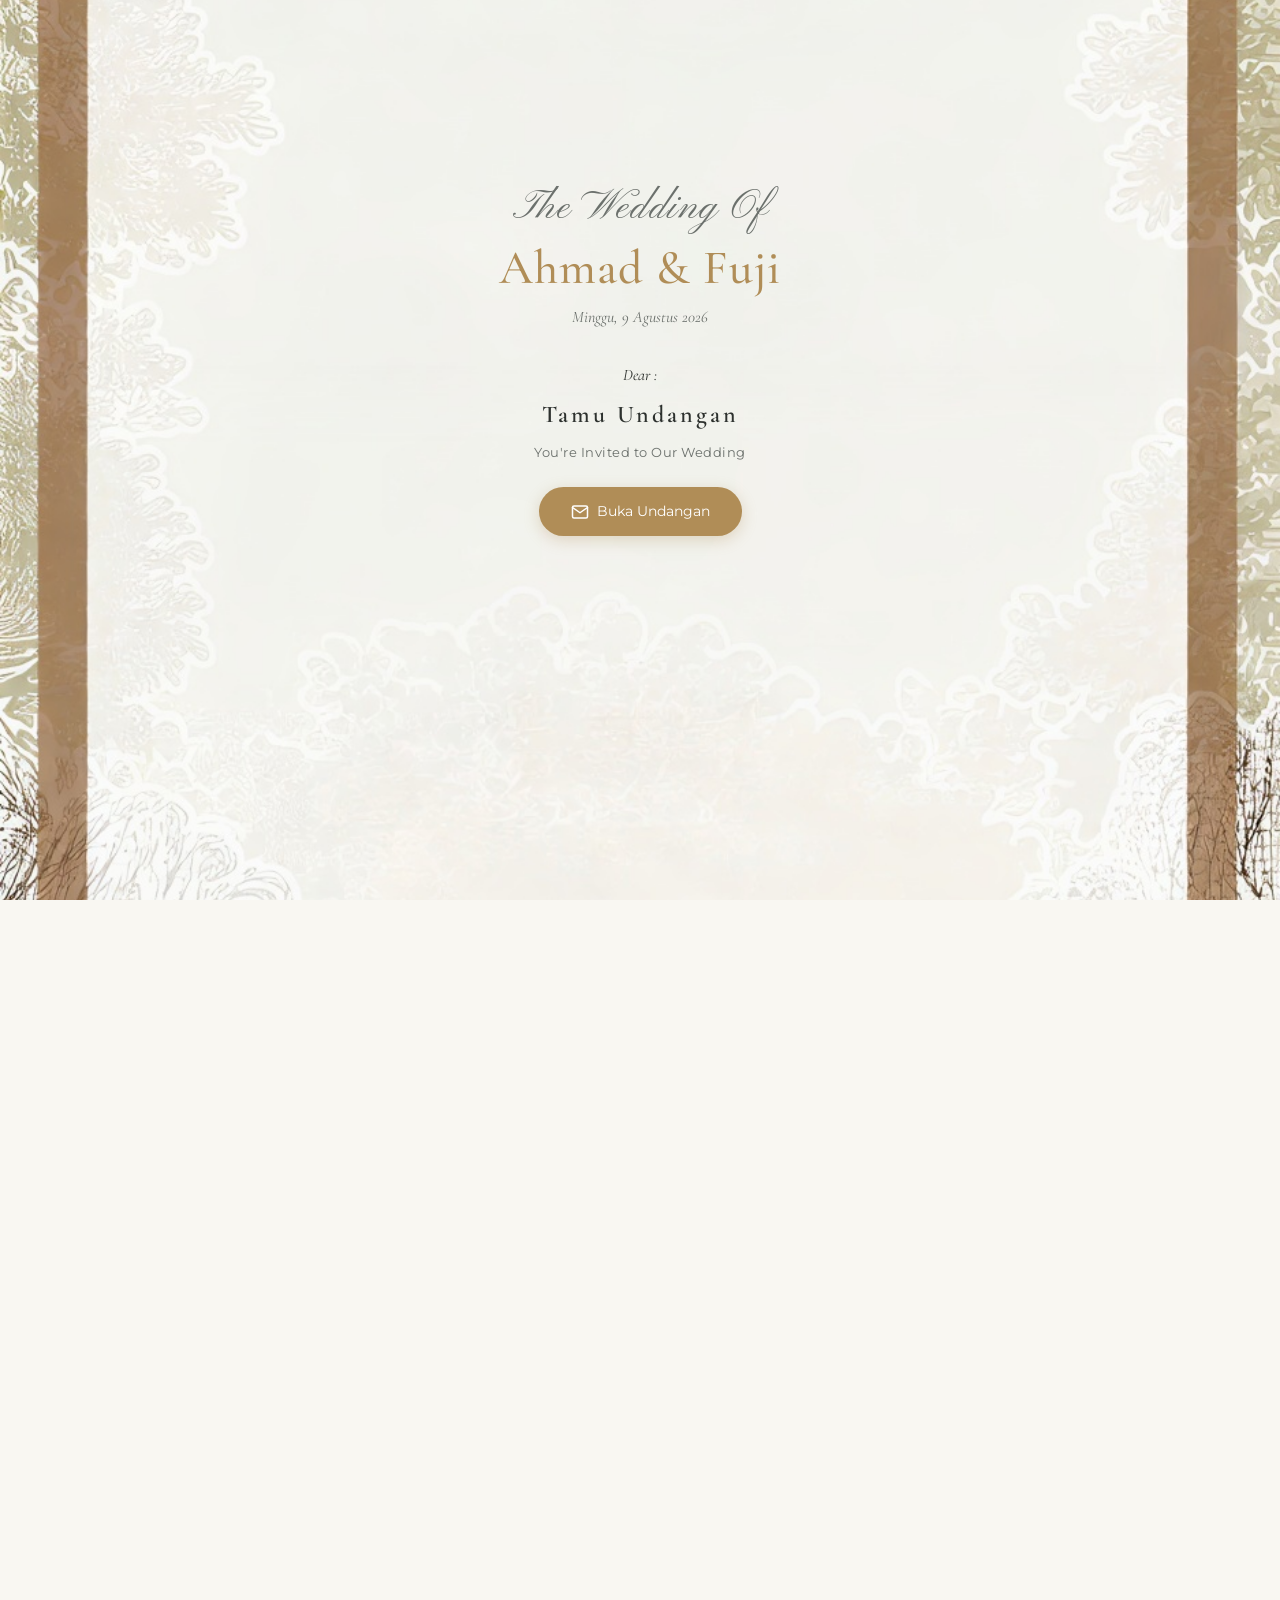
==== commit 55eaa8f9: "rev foto dan timeline" ====
--- a/index.html
+++ b/index.html
@@ -6,7 +6,7 @@
     <meta name="theme-color" content="#B08D57" />
     
     <!-- SEO Meta Tags -->
-    <title>Undangan Pernikahan: Reza & Anjar</title>
+    <title>Undangan Pernikahan: Ahmad & Fuji</title>
     <meta name="description" content="Turut berbahagia dan mengundang Anda untuk hadir di hari bahagia pernikahan Ahmad & Fuji.">
     <meta name="keywords" content="undangan pernikahan, wedding invitation, ahmad dan fuji, undangan digital, wedding website">
     <link rel="canonical" href="https://website-kamu.com/" /> <!-- Ganti dengan URL asli nanti -->
@@ -285,24 +285,32 @@
                     <h2>Galeri Foto</h2>
                 </div>
 
-                <div class="gallery-grid reveal delay-1">
-                    <!-- Baris 1: 3 foto -->
+                                <div class="gallery-grid reveal delay-1">
+                    <!-- Baris 1: 2 Foto Portrait -->
                     <div class="gallery-item" data-index="0"><img src="assets/images/gallery/1.webp" alt="Gallery 1" loading="lazy"></div>
                     <div class="gallery-item" data-index="1"><img src="assets/images/gallery/2.webp" alt="Gallery 2" loading="lazy"></div>
-                    <div class="gallery-item" data-index="2"><img src="assets/images/gallery/3.webp" alt="Gallery 3" loading="lazy"></div>
-                    
-                    <!-- Baris 2: 1 foto kecil + 1 foto besar -->
+                    
+                    <!-- Baris 2: 1 Foto Landscape Penuh (HERO IMAGE 1) -->
+                    <div class="gallery-item gallery-item-wide" data-index="2"><img src="assets/images/gallery/3.webp" alt="Gallery 3" loading="lazy"></div>
+                    
+                    <!-- Baris 3: 2 Foto Portrait -->
                     <div class="gallery-item" data-index="3"><img src="assets/images/gallery/4.webp" alt="Gallery 4" loading="lazy"></div>
                     <div class="gallery-item" data-index="4"><img src="assets/images/gallery/5.webp" alt="Gallery 5" loading="lazy"></div>
                     
-                    <!-- Baris 3: 3 foto -->
-                    <div class="gallery-item" data-index="5"><img src="assets/images/gallery/6.webp" alt="Gallery 6" loading="lazy"></div>
-                    <div class="gallery-item" data-index="6"><img src="assets/images/gallery/7.webp" alt="Gallery 7" loading="lazy"></div>
+                    <!-- Baris 4: 2 Foto Square (Kotak) -->
+                    <div class="gallery-item gallery-item-square" data-index="5"><img src="assets/images/gallery/6.webp" alt="Gallery 6" loading="lazy"></div>
+                    <div class="gallery-item gallery-item-square" data-index="6"><img src="assets/images/gallery/7.webp" alt="Gallery 7" loading="lazy"></div>
+                    
+                    <!-- Baris 5: 2 Foto Portrait -->
                     <div class="gallery-item" data-index="7"><img src="assets/images/gallery/8.webp" alt="Gallery 8" loading="lazy"></div>
-                    
-                    <!-- Baris 4: 2 foto -->
                     <div class="gallery-item" data-index="8"><img src="assets/images/gallery/9.webp" alt="Gallery 9" loading="lazy"></div>
-                    <div class="gallery-item" data-index="9"><img src="assets/images/gallery/10.webp" alt="Gallery 10" loading="lazy"></div>
+                    
+                    <!-- Baris 6: 1 Foto Landscape Penuh (HERO IMAGE 2) -->
+                    <div class="gallery-item gallery-item-wide" data-index="9"><img src="assets/images/gallery/10.webp" alt="Gallery 10" loading="lazy"></div>
+                    
+                    <!-- Baris 7: 2 Foto Portrait -->
+                    <div class="gallery-item" data-index="10"><img src="assets/images/gallery/11.webp" alt="Gallery 11" loading="lazy"></div>
+                    <div class="gallery-item" data-index="11"><img src="assets/images/gallery/12.webp" alt="Gallery 12" loading="lazy"></div>
                 </div>
             </div>
         </section>
--- a/css/sections.css
+++ b/css/sections.css
@@ -545,8 +545,10 @@
     margin: 0 auto;
     margin-top: 15%;
     margin-bottom: 15%;
-    position: relative;
-    box-shadow: 0 12px 40px rgba(0,0,0,0.18);
+    margin-right: 1%;
+    margin-left: 2%;
+    position: relative;
+   /* box-shadow: 0 12px 40px rgba(0,0,0,0.18);*/
     border: 4px solid #A8824F;
 }
 .story-box::before {
@@ -554,7 +556,7 @@
     position: absolute;
     inset: 0;
     background: #b18757ed; /* 80% krem, 20% transparan */
-    border-radius: inherit; /* Ikuti border-radius 40px */
+    /*border-radius: 0px; Ikuti border-radius 40px */
     z-index: 1;
 }
 
@@ -866,6 +868,7 @@
     margin: 0 auto;
 }
 
+/* Default: Foto Portrait (Tegak) */
 .gallery-item {
     position: relative;
     aspect-ratio: 3 / 4;
@@ -875,18 +878,29 @@
     box-shadow: 0 4px 12px rgba(0,0,0,0.15);
     transition: transform 0.3s ease;
 }
-.gallery-item:hover {
-    transform: scale(1.02);
-}
+.gallery-item:hover { transform: scale(1.02); }
 .gallery-item img {
     width: 100%;
     height: 100%;
     object-fit: cover;
     transition: transform 0.5s ease;
 }
-.gallery-item:hover img {
-    transform: scale(1.1);
-}
+.gallery-item:hover img { transform: scale(1.1); }
+
+/* Variasi 1: Foto Landscape (Memanjang Penuh 2 Kolom) */
+.gallery-item-wide {
+    grid-column: span 2; /* Memakan 2 kolom */
+    aspect-ratio: 16 / 9; /* Rasio layar lebar */
+}
+
+/* Variasi 2: Foto Square (Kotak Sempurna) */
+.gallery-item-square {
+    aspect-ratio: 1 / 1; /* Rasio 1:1 */
+}
+.gallery-item:hover {
+    transform: scale(1.02);
+}
+
 
 /* Lightbox (tetap sama) */
 .lightbox {
@@ -1544,4 +1558,26 @@
     margin-top: 1rem;
     font-size: 0.7rem;
     color: rgba(255, 255, 255, 0.5);
+}
+
+button,
+input[type="button"],
+input[type="submit"],
+input[type="reset"],
+a.btn {
+  border: none;
+  outline: none;
+  -webkit-tap-highlight-color: transparent;
+}
+
+button:focus,
+button:focus-visible,
+button:active,
+input[type="button"]:focus,
+input[type="submit"]:focus,
+input[type="reset"]:focus,
+a.btn:focus,
+a.btn:focus-visible {
+  outline: none;
+  box-shadow: none;
 }
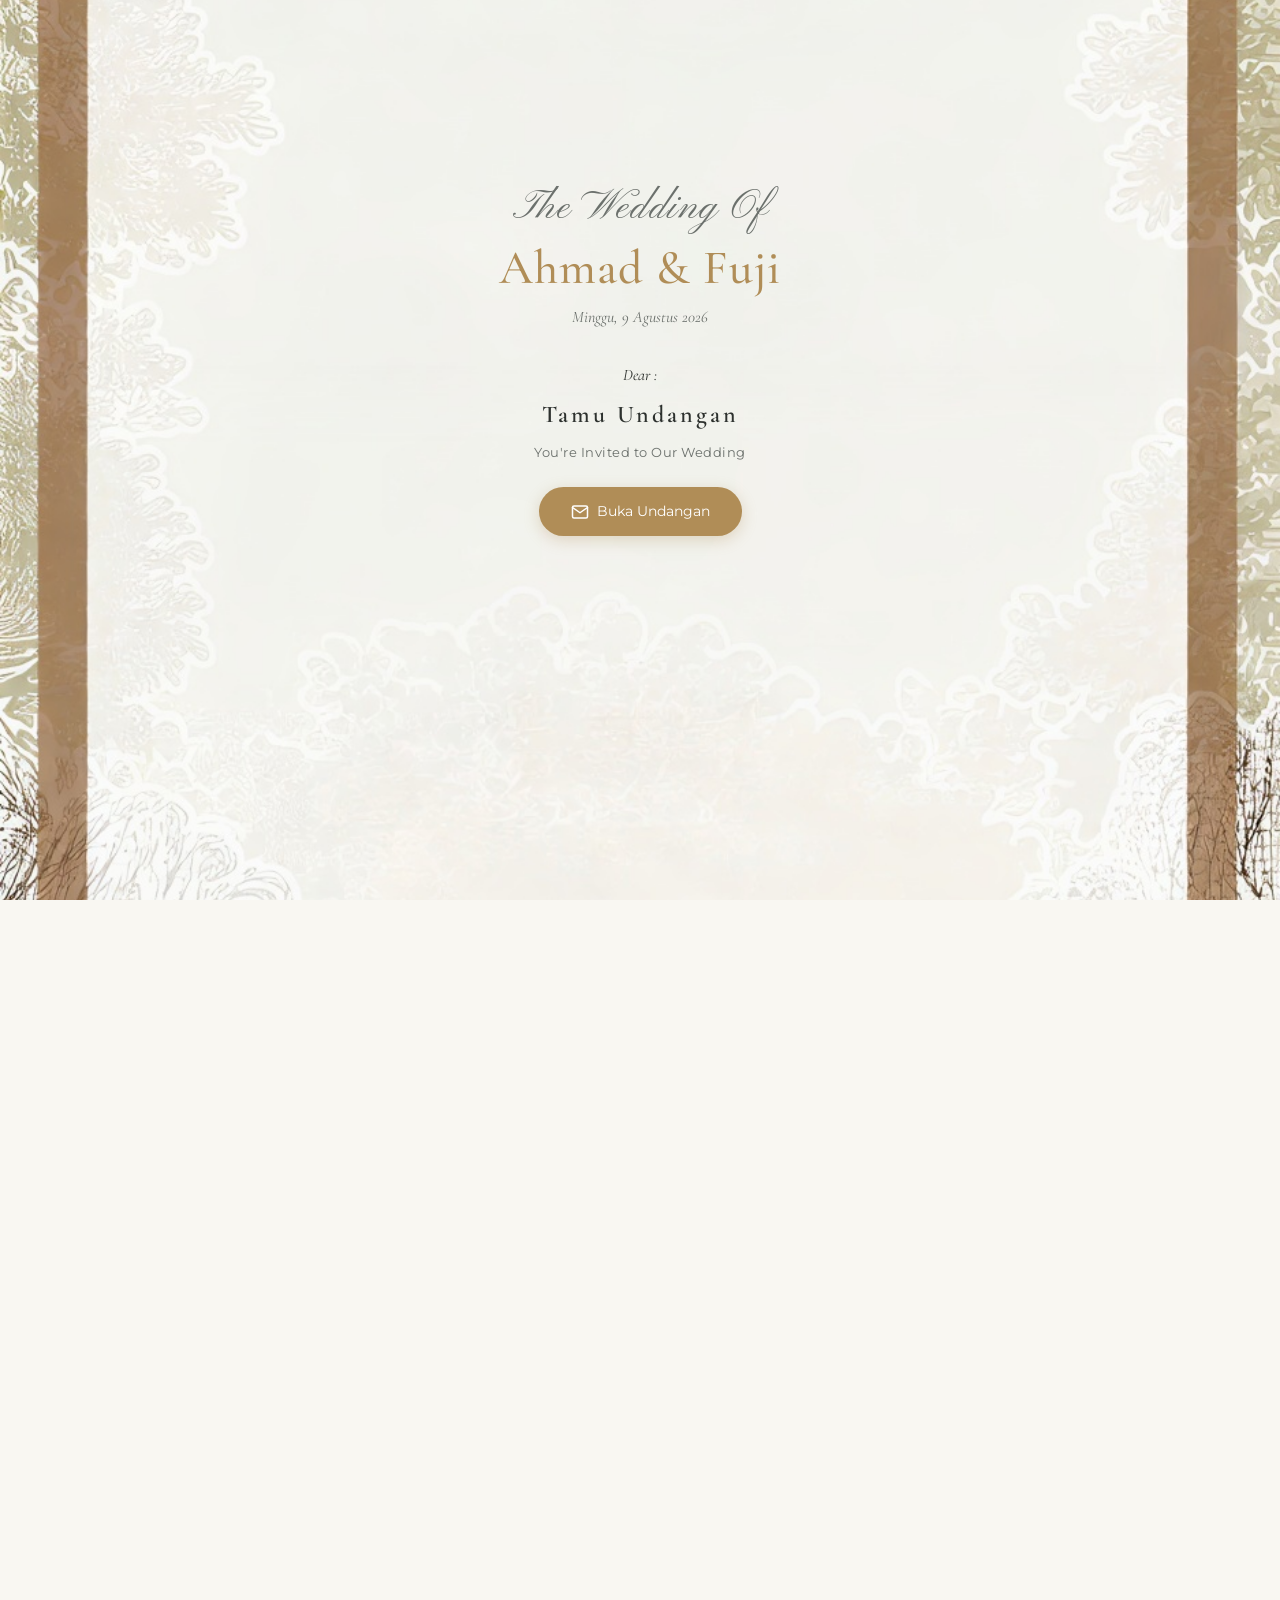
==== commit a92db518: "cahce" ====
--- a/index.html
+++ b/index.html
@@ -31,8 +31,8 @@
     <link href="https://fonts.googleapis.com/css2?family=Cormorant+Garamond:ital,wght@0,400;0,500;0,600;1,400&family=Montserrat:wght@300;400;500;600&family=Pinyon+Script&display=swap" rel="stylesheet">
 
     <!-- CSS Architecture -->
-    <link rel="stylesheet" href="css/base.css">
-    <link rel="stylesheet" href="css/layout.css">
+    <link rel="stylesheet" href="css/base.css?v=1.1">
+    <link rel="stylesheet" href="css/sections.css?v=1.1">
     <link rel="stylesheet" href="css/components.css">
     <link rel="stylesheet" href="css/sections.css">
     
@@ -245,7 +245,7 @@
                         <div class="event-detail">
                             <svg width="16" height="16" viewBox="0 0 24 24" fill="none" stroke="currentColor" stroke-width="2" stroke-linecap="round" stroke-linejoin="round"><rect x="3" y="4" width="18" height="18" rx="2" ry="2"></rect><line x1="16" y1="2" x2="16" y2="6"></line><line x1="8" y1="2" x2="8" y2="6"></line><line x1="3" y1="10" x2="21" y2="10"></line></svg>
                             <div class="event-detail-text">
-                                <strong>Minggu, 9Agustus 2026</strong>
+                                <strong>Minggu, 9 Agustus 2026</strong>
                                 12.00 - Selesai
                             </div>
                         </div>
@@ -495,6 +495,6 @@
     </nav>
 
     <!-- JavaScript -->
-    <script type="module" src="js/main.js"></script>
+    <script type="module" src="js/main.js?v=1.1"></script>
 </body>
 </html>
--- a/css/sections.css
+++ b/css/sections.css
@@ -344,6 +344,7 @@
     margin: 0.5rem auto 0;
     text-shadow: 0 1px 2px rgba(0, 0, 0, 0.1);
     z-index: 2;
+    margin-bottom: 7%;
 }
 
 .wedding-verse cite {
--- a/css/sections.css
+++ b/css/sections.css
@@ -344,6 +344,7 @@
     margin: 0.5rem auto 0;
     text-shadow: 0 1px 2px rgba(0, 0, 0, 0.1);
     z-index: 2;
+    margin-bottom: 7%;
 }
 
 .wedding-verse cite {
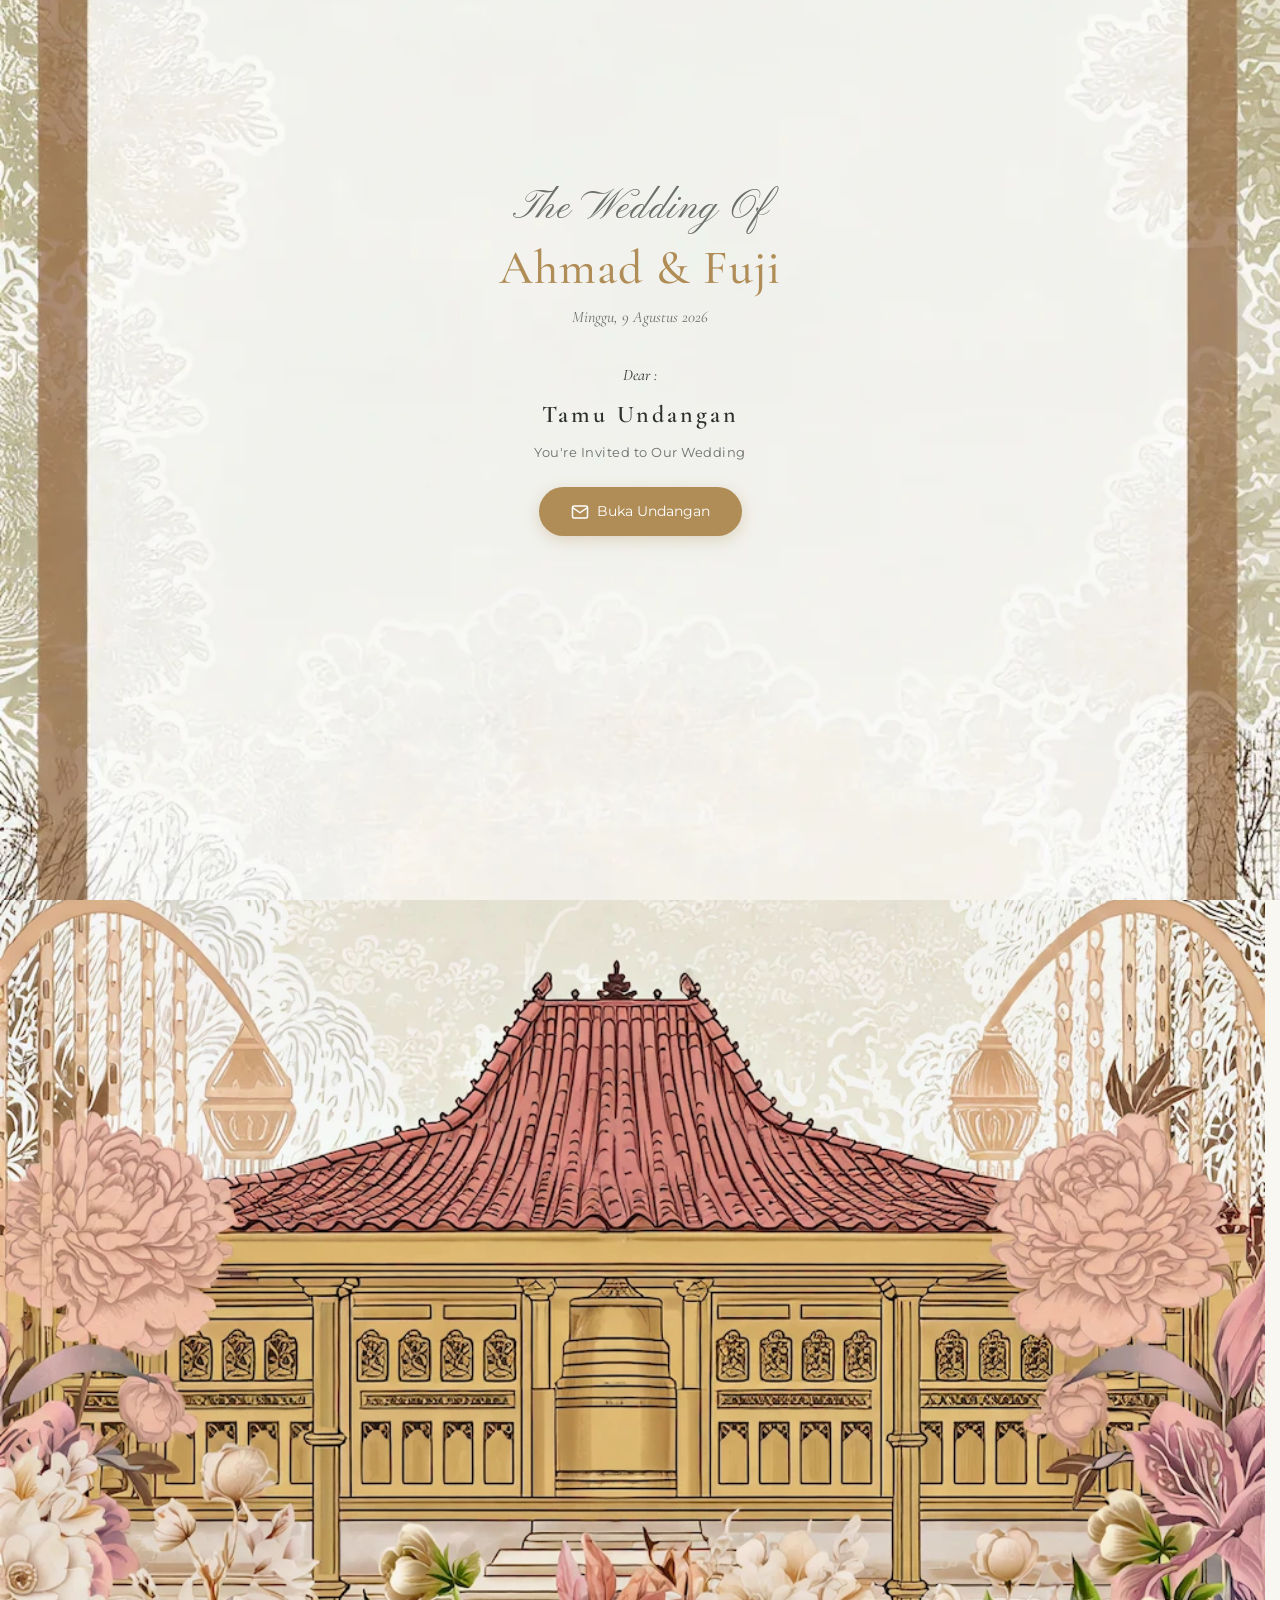
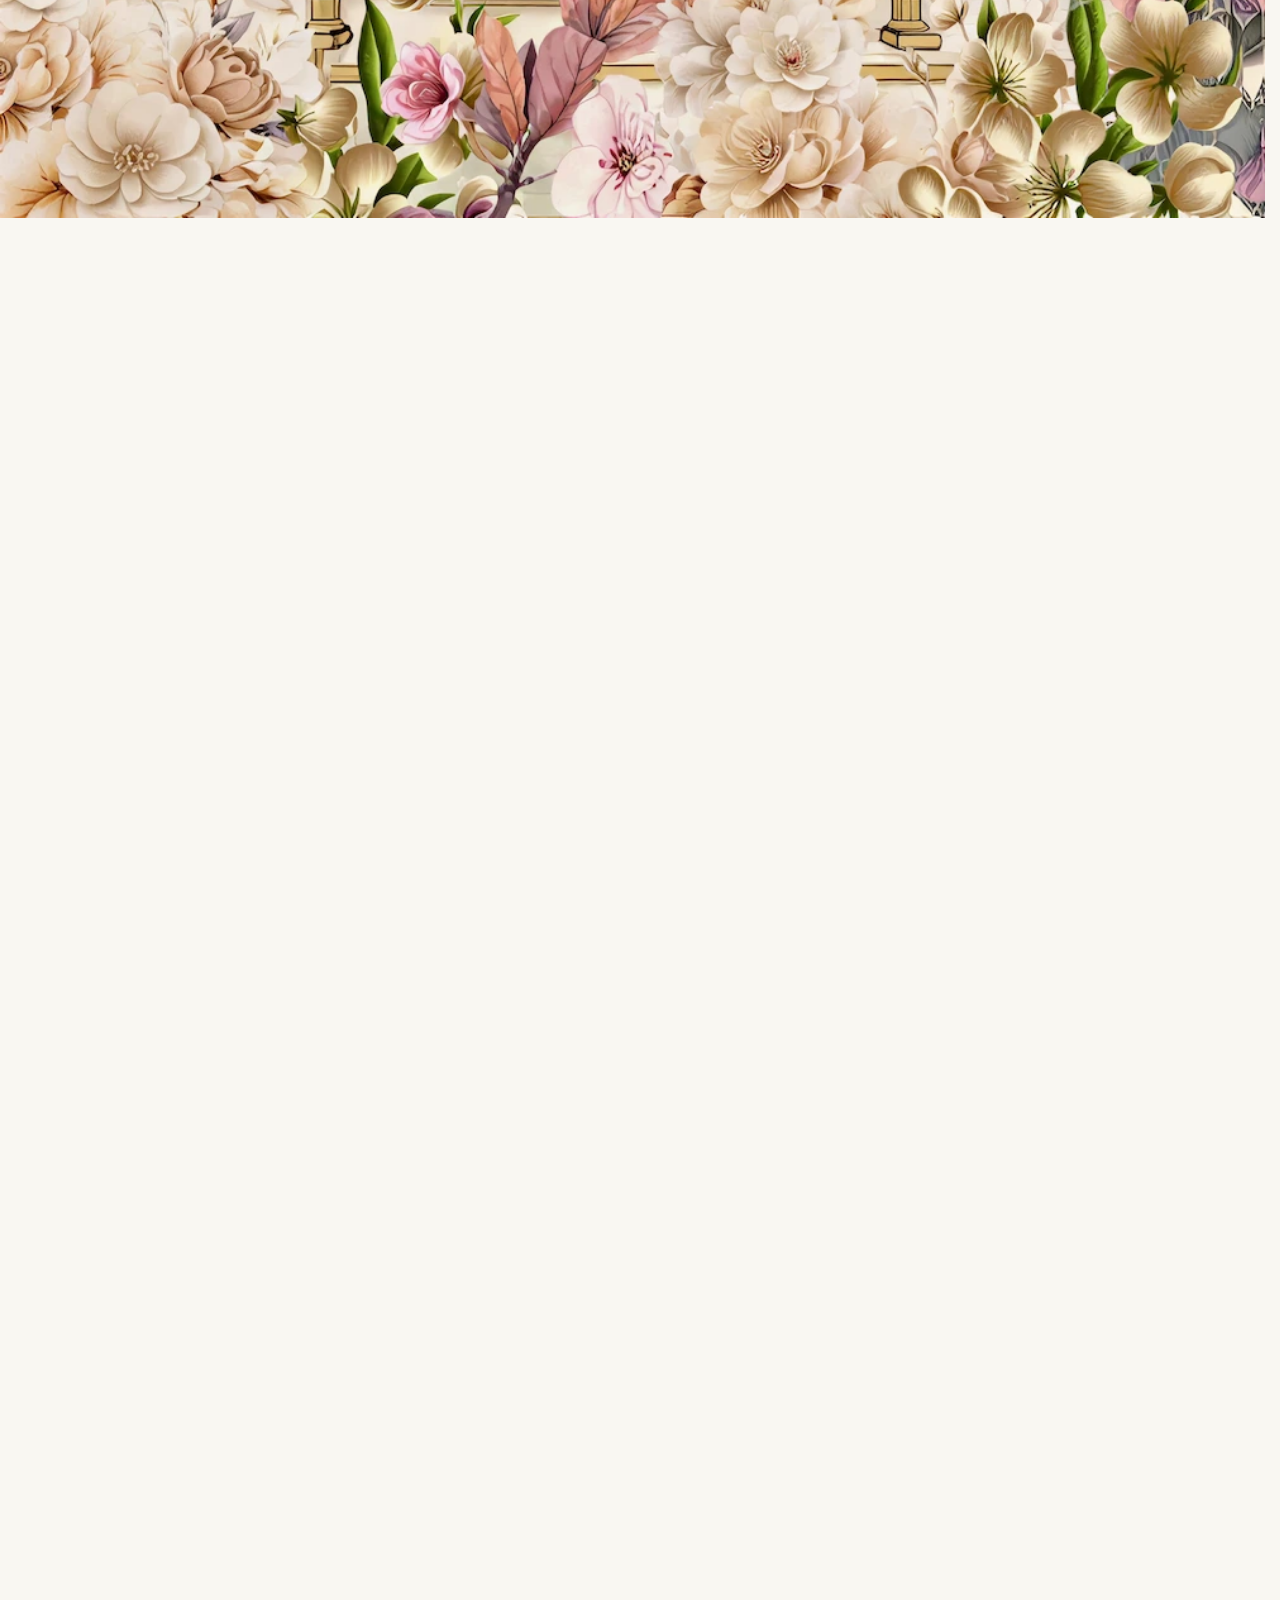
==== commit 83fd952c: "peforma" ====
--- a/index.html
+++ b/index.html
@@ -220,13 +220,14 @@
                         </div>
 
                         <div class="event-map">
-                            <iframe 
-                                src="https://www.google.com/maps/embed?pb=!1m17!1m12!1m3!1d3953.329371623084!2d110.93990707500468!3d-7.754847992264086!2m3!1f0!2f0!3f0!3m2!1i1024!2i768!4f13.1!3m2!1m1!2zN8KwNDUnMTcuNSJTIDExMMKwNTYnMzIuOSJF!5e0!3m2!1sid!2sid!4v1784634372315!5m2!1sid!2sid"
-                                allowfullscreen="" 
-                                loading="lazy" 
-                                referrerpolicy="no-referrer-when-downgrade"
-                                title="Lokasi Akad Nikah">
-                            </iframe>
+                            <a href="https://maps.app.goo.gl/6GsWyw9nUihKBJcr5" target="_blank" rel="noopener noreferrer" style="display: block; position: relative; overflow: hidden; border-radius: 12px;">
+                            <img src="assets/images/peta-akad.webp" alt="Peta Lokasi Akad" loading="lazy" style="width: 100%; height: auto; display: block; transition: transform 0.3s;">
+       
+                        <div style="position: absolute; bottom: 10px; right: 10px; background: white; padding: 6px 12px; border-radius: 20px; font-size: 12px; font-weight: bold; color: #333; box-shadow: 0 2px 8px rgba(0,0,0,0.2); display: flex; align-items: center; gap: 4px;">
+                            <svg width="14" height="14" viewBox="0 0 24 24" fill="none" stroke="currentColor" stroke-width="2"><path d="M21 10c0 7-9 13-9 13s-9-6-9-13a9 9 0 0 1 18 0z"></path><circle cx="12" cy="10" r="3"></circle></svg>
+                            Lihat Maps
+                        </div>
+                        </a>
                         </div>
 
                         <a href="https://maps.app.goo.gl/6GsWyw9nUihKBJcr5" target="_blank" rel="noopener noreferrer" class="btn btn-maps">
@@ -259,13 +260,14 @@
                         </div>
 
                         <div class="event-map">
-                            <iframe 
-                                src="https://www.google.com/maps/embed?pb=!1m17!1m12!1m3!1d3952.9713268192663!2d110.8482551750051!3d-7.792860492227121!2m3!1f0!2f0!3f0!3m2!1i1024!2i768!4f13.1!3m2!1m1!2zN8KwNDcnMzQuMyJTIDExMMKwNTEnMDMuMCJF!5e0!3m2!1sid!2sid!4v1784634516368!5m2!1sid!2sid"
-                                allowfullscreen="" 
-                                loading="lazy" 
-                                referrerpolicy="no-referrer-when-downgrade"
-                                title="Lokasi Resepsi">
-                            </iframe>
+                            <a href="https://maps.app.goo.gl/ur115izms428gkLc8" target="_blank" rel="noopener noreferrer" style="display: block; position: relative; overflow: hidden; border-radius: 12px;">
+                            <img src="assets/images/peta-resepsi.webp" alt="Peta Lokasi Resepsi" loading="lazy" style="width: 100%; height: auto; display: block; transition: transform 0.3s;">
+       
+                        <div style="position: absolute; bottom: 10px; right: 10px; background: white; padding: 6px 12px; border-radius: 20px; font-size: 12px; font-weight: bold; color: #333; box-shadow: 0 2px 8px rgba(0,0,0,0.2); display: flex; align-items: center; gap: 4px;">
+                            <svg width="14" height="14" viewBox="0 0 24 24" fill="none" stroke="currentColor" stroke-width="2"><path d="M21 10c0 7-9 13-9 13s-9-6-9-13a9 9 0 0 1 18 0z"></path><circle cx="12" cy="10" r="3"></circle></svg>
+                            Lihat Maps
+                        </div>
+                        </a>
                         </div>
 
                         <a href="https://maps.app.goo.gl/ur115izms428gkLc8" target="_blank" rel="noopener noreferrer" class="btn btn-maps">
--- a/css/base.css
+++ b/css/base.css
@@ -20,7 +20,7 @@
     overflow-x: hidden; /* Mencegah scroll horizontal tidak sengaja */
     -webkit-font-smoothing: antialiased;
     -moz-osx-font-smoothing: grayscale;
-    background-image: url('../assets/images/hero/body-bg.jpg'); /* ← taruh file motif globalmu di sini */
+    background-image: url('../assets/images/hero/body-bg.webp'); /* ← taruh file motif globalmu di sini */
     background-size: cover;
     background-position: center;
     background-repeat: no-repeat;
--- a/css/sections.css
+++ b/css/sections.css
@@ -46,7 +46,7 @@
     height: 100dvh;
     z-index: 9988;
     /* Background gambar TANPA overlay gelap - biarkan gambar terlihat jelas */
-    background: url('../assets/images/hero/cover.jpg') center center / cover no-repeat;
+    background: url('../assets/images/hero/cover.webp') center center / cover no-repeat;
     display: flex;
     align-items: center;
     justify-content: center;
@@ -176,7 +176,7 @@
     left: 0;
     width: 100%;
     height: 100%;    /* Tinggi pas = 100% section, agar ikut scroll bersama */
-    background-image: url('../assets/images/hero/hero-bg.jpg');
+    background-image: url('../assets/images/hero/hero-bg.webp');
     background-size: cover;
     background-position: center;
     /* will-change: transform DIHAPUS karena tidak ada animasi parallax lagi (hemat GPU/baterai HP) */
@@ -252,7 +252,7 @@
     position: relative;
     overflow: hidden; 
     z-index: 2;
-    background: url('../assets/images/hero/hero-bg.jpg') center/cover no-repeat;
+    background: url('../assets/images/hero/hero-bg.webp') center/cover no-repeat;
     border: 4px solid #fff;
     border-radius: 50% / var(--oval-vr);
     max-width: 640px; 
@@ -539,7 +539,7 @@
 .story-box {
     position: relative;
     overflow: hidden;
-    background: url('../assets/images/hero/hero-bg.jpg') center/cover no-repeat;
+    background: url('../assets/images/hero/hero-bg.webp') center/cover no-repeat;
     border-radius: 40px;  /* Rounded corner besar seperti referensi */
     padding: clamp(2.5rem, 8vw, 4rem) 1.5rem clamp(3rem, 10vw, 5rem);
     max-width: 460px;
@@ -726,7 +726,7 @@
     --oval-vr: 30%;
     position: relative;
     overflow: hidden;
-    background: url('../assets/images/hero/body-bg.jpg') center/cover no-repeat;
+    background: url('../assets/images/hero/body-bg.webp') center/cover no-repeat;
     border: 4px solid #fff;
     border-radius: 50% / var(--oval-vr);
     width: 100%;
--- a/css/sections.css
+++ b/css/sections.css
@@ -46,7 +46,7 @@
     height: 100dvh;
     z-index: 9988;
     /* Background gambar TANPA overlay gelap - biarkan gambar terlihat jelas */
-    background: url('../assets/images/hero/cover.jpg') center center / cover no-repeat;
+    background: url('../assets/images/hero/cover.webp') center center / cover no-repeat;
     display: flex;
     align-items: center;
     justify-content: center;
@@ -176,7 +176,7 @@
     left: 0;
     width: 100%;
     height: 100%;    /* Tinggi pas = 100% section, agar ikut scroll bersama */
-    background-image: url('../assets/images/hero/hero-bg.jpg');
+    background-image: url('../assets/images/hero/hero-bg.webp');
     background-size: cover;
     background-position: center;
     /* will-change: transform DIHAPUS karena tidak ada animasi parallax lagi (hemat GPU/baterai HP) */
@@ -252,7 +252,7 @@
     position: relative;
     overflow: hidden; 
     z-index: 2;
-    background: url('../assets/images/hero/hero-bg.jpg') center/cover no-repeat;
+    background: url('../assets/images/hero/hero-bg.webp') center/cover no-repeat;
     border: 4px solid #fff;
     border-radius: 50% / var(--oval-vr);
     max-width: 640px; 
@@ -539,7 +539,7 @@
 .story-box {
     position: relative;
     overflow: hidden;
-    background: url('../assets/images/hero/hero-bg.jpg') center/cover no-repeat;
+    background: url('../assets/images/hero/hero-bg.webp') center/cover no-repeat;
     border-radius: 40px;  /* Rounded corner besar seperti referensi */
     padding: clamp(2.5rem, 8vw, 4rem) 1.5rem clamp(3rem, 10vw, 5rem);
     max-width: 460px;
@@ -726,7 +726,7 @@
     --oval-vr: 30%;
     position: relative;
     overflow: hidden;
-    background: url('../assets/images/hero/body-bg.jpg') center/cover no-repeat;
+    background: url('../assets/images/hero/body-bg.webp') center/cover no-repeat;
     border: 4px solid #fff;
     border-radius: 50% / var(--oval-vr);
     width: 100%;
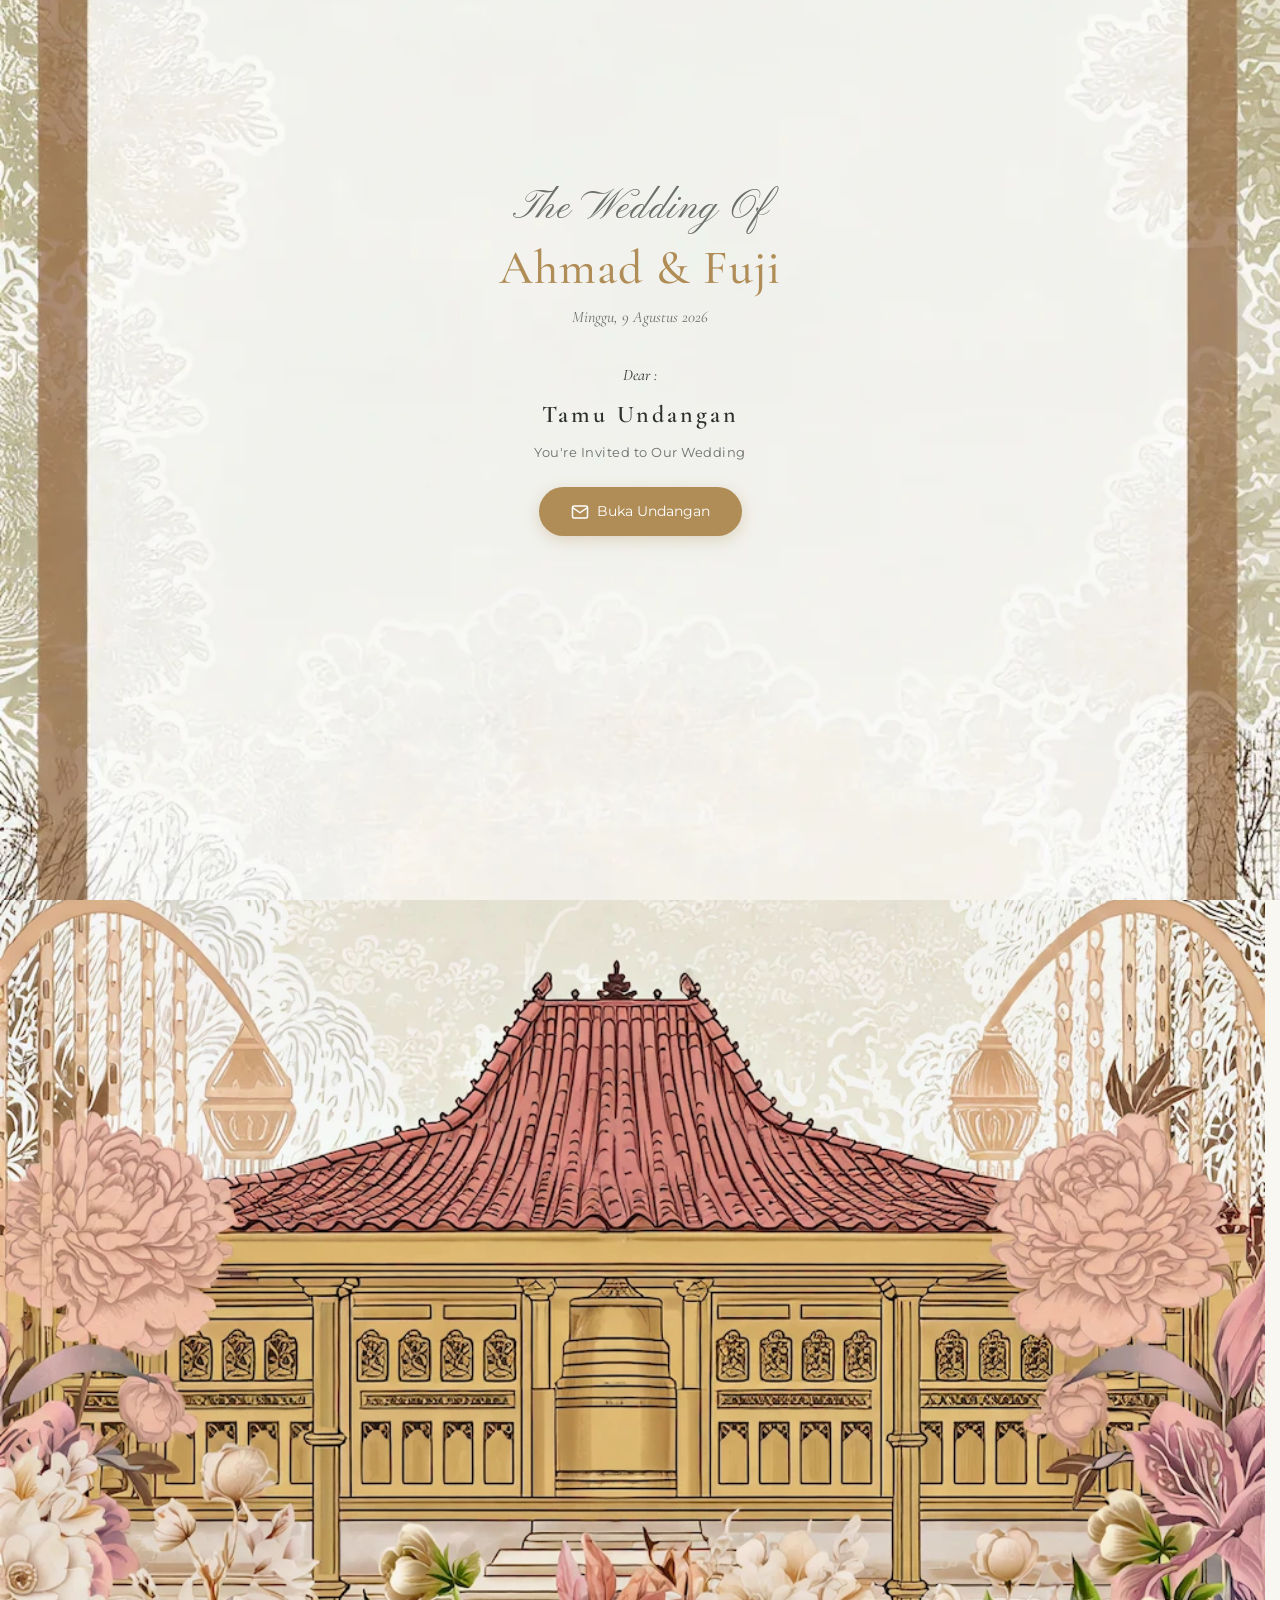
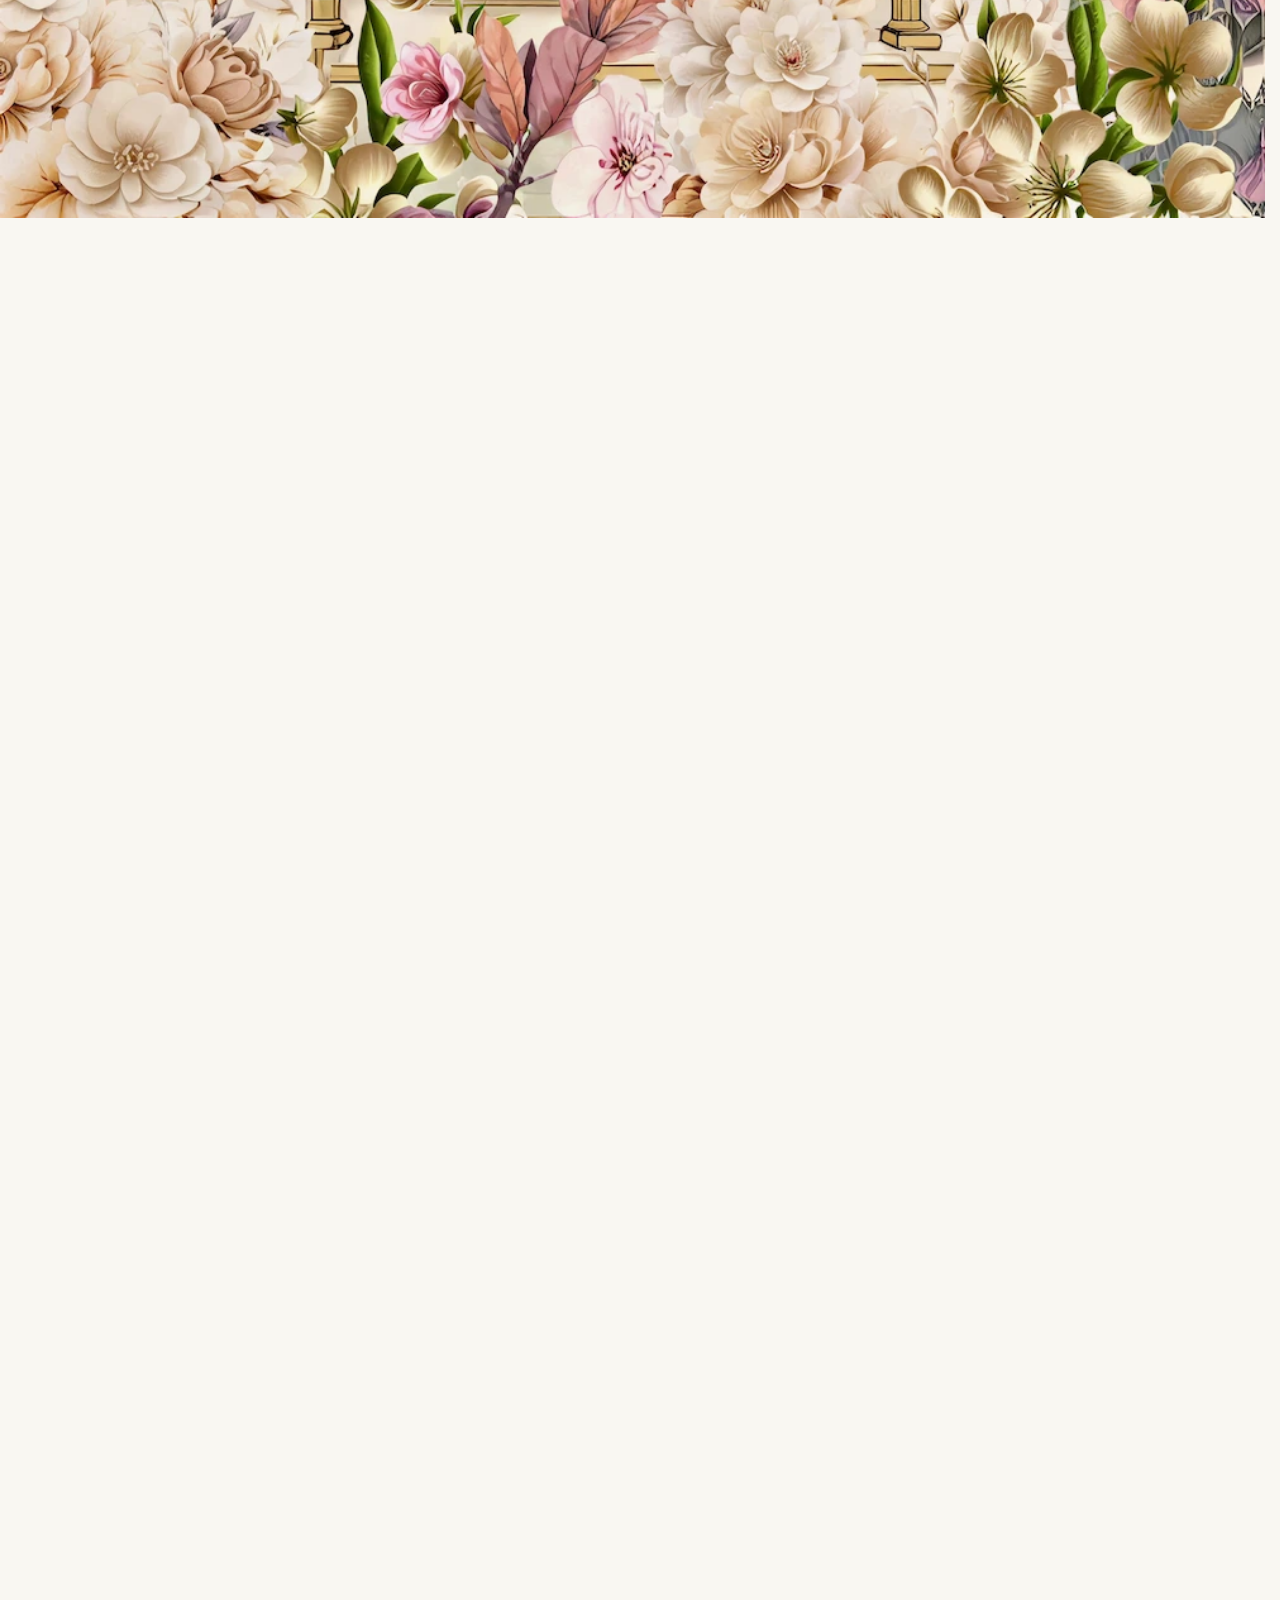
==== commit cadc4699: "open graph" ====
--- a/index.html
+++ b/index.html
@@ -9,14 +9,14 @@
     <title>Undangan Pernikahan: Ahmad & Fuji</title>
     <meta name="description" content="Turut berbahagia dan mengundang Anda untuk hadir di hari bahagia pernikahan Ahmad & Fuji.">
     <meta name="keywords" content="undangan pernikahan, wedding invitation, ahmad dan fuji, undangan digital, wedding website">
-    <link rel="canonical" href="https://website-kamu.com/" /> <!-- Ganti dengan URL asli nanti -->
+    <link rel="canonical" href="https://https://wedding-ahmad-fuji.netlify.app//" /> <!-- Ganti dengan URL asli nanti -->
     
     <!-- Open Graph / WhatsApp Preview -->
     <meta property="og:type" content="website">
-    <meta property="og:url" content="https://website-kamu.com/">
+    <meta property="og:url" content="https://https://wedding-ahmad-fuji.netlify.app//">
     <meta property="og:title" content="The Wedding of Ahmad & Fuji">
     <meta property="og:description" content="Turut berbahagia dan mengundang Anda untuk hadir di hari bahagia kami.">
-    <meta property="og:image" content="https://website-kamu.com/assets/images/og-cover.jpg"> 
+    <meta property="og:image" content="https://wedding-ahmad-fuji.netlify.app/assets/images/gallery/6.webp"> 
 
     <!-- PWA / Apple Mobile Web App Tags -->
     <link rel="manifest" href="manifest.json">
--- a/css/sections.css
+++ b/css/sections.css
@@ -238,9 +238,10 @@
     background: var(--color-brown);
     padding-top: 40px;
     padding-bottom: 40px;
-    padding-left: 0%;
-    padding-right: 0%;
+    padding-left: 5%;
+    padding-right: 5%;
     text-align: center;
+    margin: auto;
     display: flex;
     /* Tambahkan margin-top untuk jaga space jika Hero tidak ada margin-bottom */
     
@@ -248,15 +249,15 @@
 
 /* Kartu oval krem dengan border putih */
 .countdown-oval {
-    --oval-vr: 30%; /* Dari 30% → 15% (lebih panjang, kurang melengkung) */
+    --oval-vr: 20%; /* Dari 30% → 15% (lebih panjang, kurang melengkung) */
     position: relative;
     overflow: hidden; 
     z-index: 2;
     background: url('../assets/images/hero/hero-bg.webp') center/cover no-repeat;
     border: 4px solid #fff;
-    border-radius: 50% / var(--oval-vr);
+    border-radius: 40% / var(--oval-vr);
     max-width: 640px; 
-    width: 100%;
+    width: 90%;
     padding: clamp(2rem, 6vw, 3rem) clamp(1.5rem, 4vw, 2rem);
     margin: 0px auto;
     display: flex;
@@ -290,7 +291,8 @@
     display: grid;
     grid-template-columns: repeat(4, 1fr);
     gap: 0.6rem;
-    width: 80%;
+    margin: 0 auto;
+    width: 100%;
     max-width: 220px;
     z-index: 2;
 }
@@ -413,7 +415,7 @@
     position: relative;
     color: #4f4a4500;
     overflow: hidden;
-    border: 4px solid #A88;
+    border: 4px solid #A8824F;
     border-radius: 45% / var(--oval-vr);
     width: 100%;
     max-width: 480px;
@@ -539,14 +541,14 @@
 .story-box {
     position: relative;
     overflow: hidden;
-    background: url('../assets/images/hero/hero-bg.webp') center/cover no-repeat;
+    background: url('../assets/images/hero/hero-bg.webp') center;
     border-radius: 40px;  /* Rounded corner besar seperti referensi */
     padding: clamp(2.5rem, 8vw, 4rem) 1.5rem clamp(3rem, 10vw, 5rem);
     max-width: 460px;
     margin: 0 auto;
     margin-top: 15%;
     margin-bottom: 15%;
-    margin-right: 1%;
+    margin-right: 2%;
     margin-left: 2%;
     position: relative;
    /* box-shadow: 0 12px 40px rgba(0,0,0,0.18);*/
@@ -1581,4 +1583,58 @@
 a.btn:focus-visible {
   outline: none;
   box-shadow: none;
+}
+
+/* =========================================
+   NUCLEAR CENTER OVERRIDE (Fix Desktop Frame)
+   Letakkan di PALING BAWAH css/sections.css
+   ========================================= */
+@media (min-width: 767px) { 
+  
+  /* 1. Paksa Section & Container jadi Flex Center */
+  .countdown-section, 
+  .timeline-section {
+    display: flex !important;
+    flex-direction: column !important;
+    align-items: center !important;
+    width: 100% !important;
+  }
+
+  .countdown-section .container, 
+  .timeline-section .container {
+    width: 100% !important;
+    max-width: 100% !important;
+    padding: 0 !important;
+    margin: 0 !important;
+    display: flex !important;
+    flex-direction: column !important;
+    align-items: center !important;
+  }
+
+  /* 2. Paksa Oval & Story-Box ke Tengah Sumbu */
+  .countdown-oval, 
+  .story-box {
+    margin-left: auto !important;
+    margin-right: auto !important;
+    width: 90% !important;
+    max-width: 400px !important;
+    display: flex !important;
+    flex-direction: column !important;
+    align-items: center !important;
+  }
+
+  /* 3. Paksa Timeline Simetris (Visual Center Kiri-Kanan) */
+  .timeline {
+    width: 100% !important;
+    max-width: 100% !important;
+    box-sizing: border-box !important;
+    padding-left: 3.5rem !important;
+    padding-right: 3.5rem !important;
+    margin: 0 auto !important;
+  }
+  
+  /* 4. Paksa Grid Angka Countdown Center */
+  .countdown-wrapper {
+    margin: 0 auto !important;
+  }
 }
--- a/css/sections.css
+++ b/css/sections.css
@@ -238,9 +238,10 @@
     background: var(--color-brown);
     padding-top: 40px;
     padding-bottom: 40px;
-    padding-left: 0%;
-    padding-right: 0%;
+    padding-left: 5%;
+    padding-right: 5%;
     text-align: center;
+    margin: auto;
     display: flex;
     /* Tambahkan margin-top untuk jaga space jika Hero tidak ada margin-bottom */
     
@@ -248,15 +249,15 @@
 
 /* Kartu oval krem dengan border putih */
 .countdown-oval {
-    --oval-vr: 30%; /* Dari 30% → 15% (lebih panjang, kurang melengkung) */
+    --oval-vr: 20%; /* Dari 30% → 15% (lebih panjang, kurang melengkung) */
     position: relative;
     overflow: hidden; 
     z-index: 2;
     background: url('../assets/images/hero/hero-bg.webp') center/cover no-repeat;
     border: 4px solid #fff;
-    border-radius: 50% / var(--oval-vr);
+    border-radius: 40% / var(--oval-vr);
     max-width: 640px; 
-    width: 100%;
+    width: 90%;
     padding: clamp(2rem, 6vw, 3rem) clamp(1.5rem, 4vw, 2rem);
     margin: 0px auto;
     display: flex;
@@ -290,7 +291,8 @@
     display: grid;
     grid-template-columns: repeat(4, 1fr);
     gap: 0.6rem;
-    width: 80%;
+    margin: 0 auto;
+    width: 100%;
     max-width: 220px;
     z-index: 2;
 }
@@ -413,7 +415,7 @@
     position: relative;
     color: #4f4a4500;
     overflow: hidden;
-    border: 4px solid #A88;
+    border: 4px solid #A8824F;
     border-radius: 45% / var(--oval-vr);
     width: 100%;
     max-width: 480px;
@@ -539,14 +541,14 @@
 .story-box {
     position: relative;
     overflow: hidden;
-    background: url('../assets/images/hero/hero-bg.webp') center/cover no-repeat;
+    background: url('../assets/images/hero/hero-bg.webp') center;
     border-radius: 40px;  /* Rounded corner besar seperti referensi */
     padding: clamp(2.5rem, 8vw, 4rem) 1.5rem clamp(3rem, 10vw, 5rem);
     max-width: 460px;
     margin: 0 auto;
     margin-top: 15%;
     margin-bottom: 15%;
-    margin-right: 1%;
+    margin-right: 2%;
     margin-left: 2%;
     position: relative;
    /* box-shadow: 0 12px 40px rgba(0,0,0,0.18);*/
@@ -1581,4 +1583,58 @@
 a.btn:focus-visible {
   outline: none;
   box-shadow: none;
+}
+
+/* =========================================
+   NUCLEAR CENTER OVERRIDE (Fix Desktop Frame)
+   Letakkan di PALING BAWAH css/sections.css
+   ========================================= */
+@media (min-width: 767px) { 
+  
+  /* 1. Paksa Section & Container jadi Flex Center */
+  .countdown-section, 
+  .timeline-section {
+    display: flex !important;
+    flex-direction: column !important;
+    align-items: center !important;
+    width: 100% !important;
+  }
+
+  .countdown-section .container, 
+  .timeline-section .container {
+    width: 100% !important;
+    max-width: 100% !important;
+    padding: 0 !important;
+    margin: 0 !important;
+    display: flex !important;
+    flex-direction: column !important;
+    align-items: center !important;
+  }
+
+  /* 2. Paksa Oval & Story-Box ke Tengah Sumbu */
+  .countdown-oval, 
+  .story-box {
+    margin-left: auto !important;
+    margin-right: auto !important;
+    width: 90% !important;
+    max-width: 400px !important;
+    display: flex !important;
+    flex-direction: column !important;
+    align-items: center !important;
+  }
+
+  /* 3. Paksa Timeline Simetris (Visual Center Kiri-Kanan) */
+  .timeline {
+    width: 100% !important;
+    max-width: 100% !important;
+    box-sizing: border-box !important;
+    padding-left: 3.5rem !important;
+    padding-right: 3.5rem !important;
+    margin: 0 auto !important;
+  }
+  
+  /* 4. Paksa Grid Angka Countdown Center */
+  .countdown-wrapper {
+    margin: 0 auto !important;
+  }
 }
